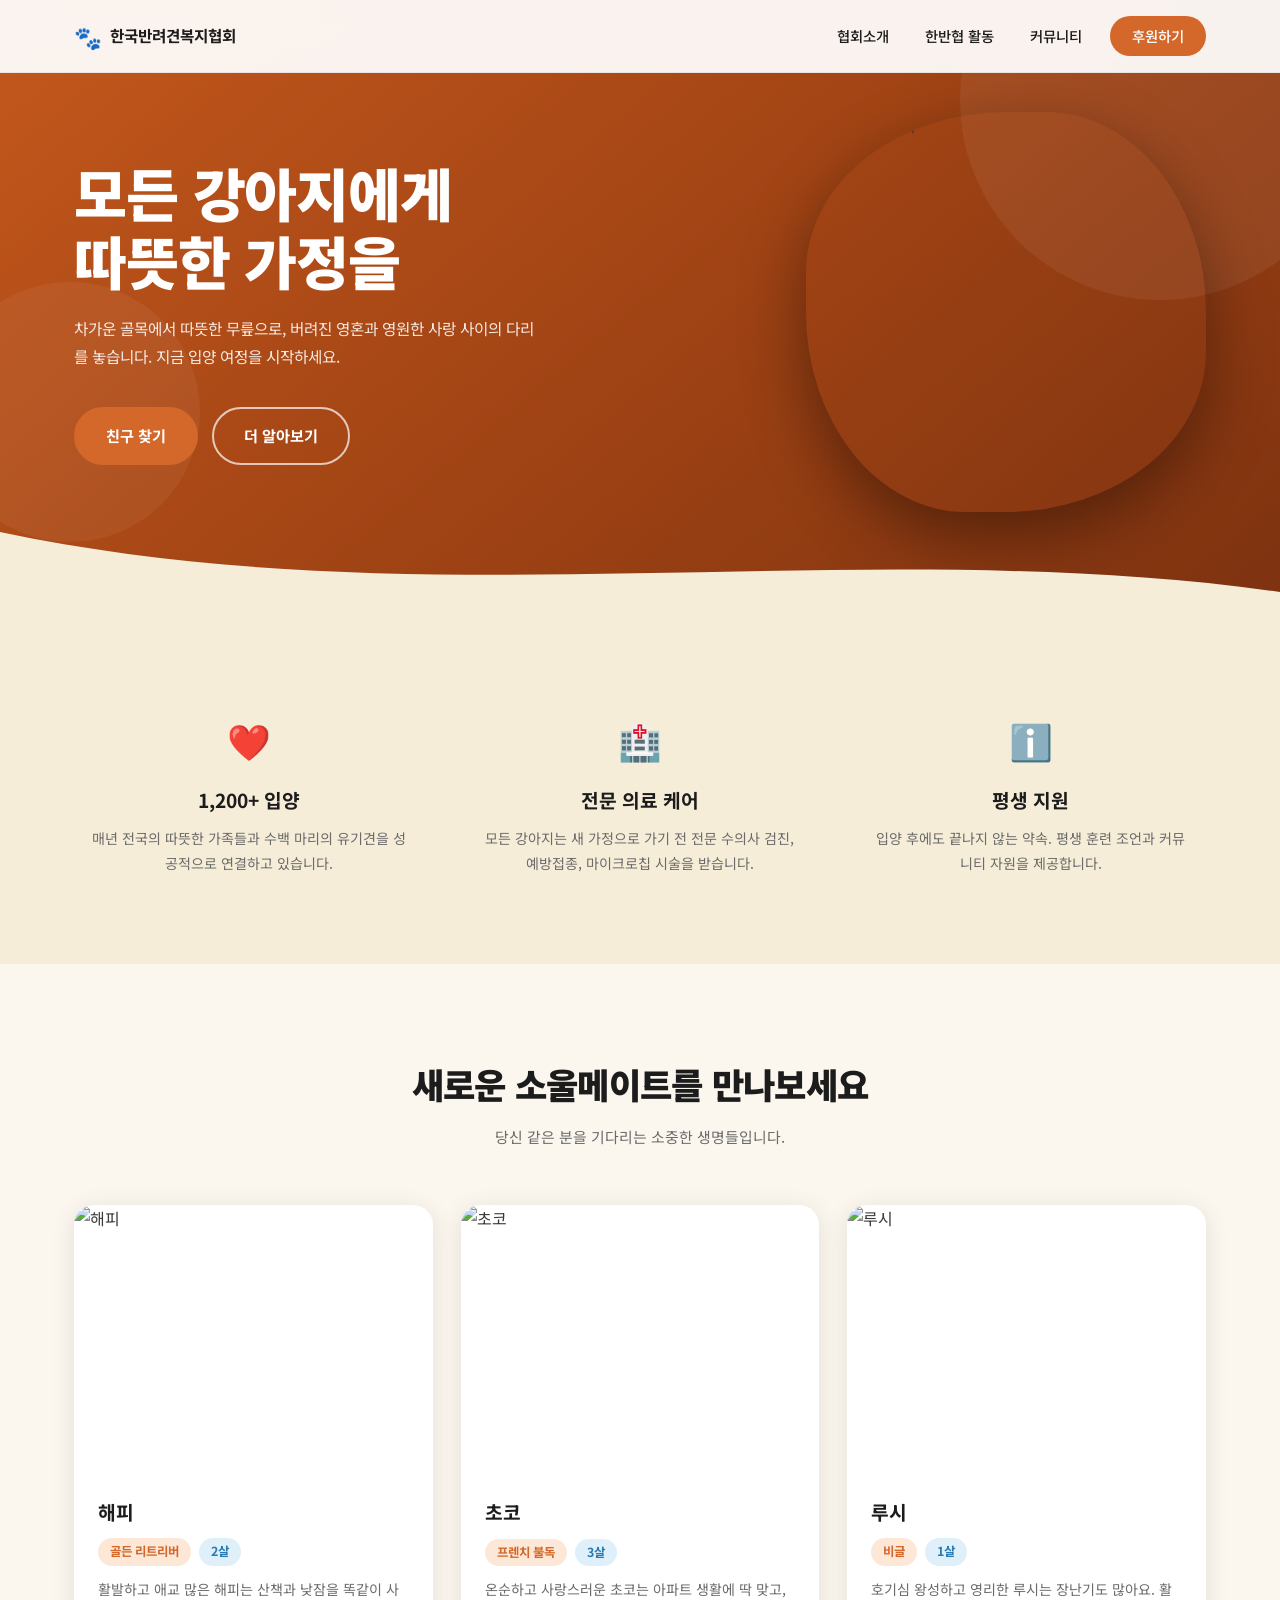
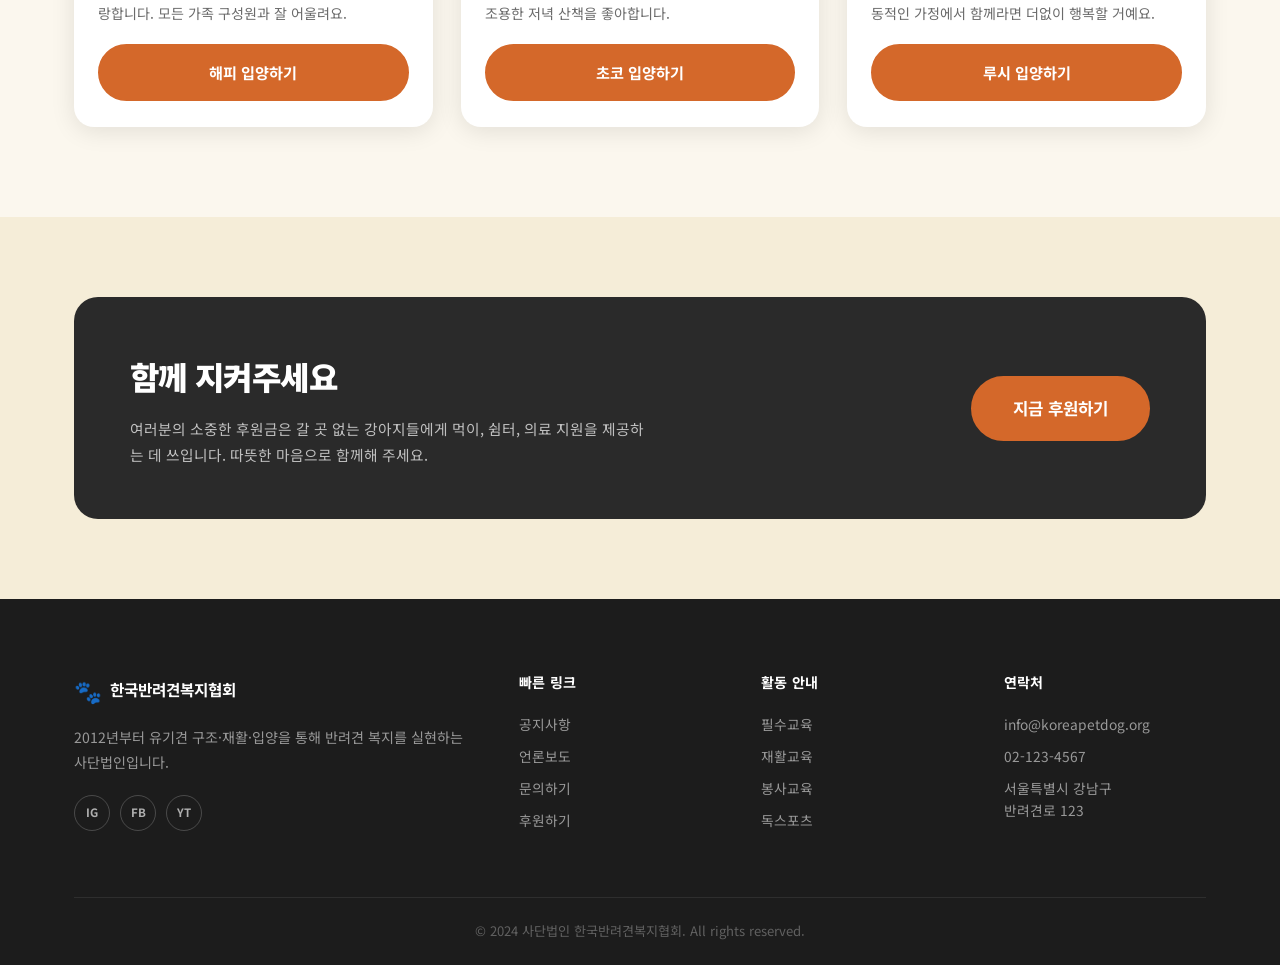
==== index.html @ 8876c023 "Build 한국반려견복지협회 homepage - Full Korean homepage with header, hero, stats, dog cards, donation CTA, f" ====
<!DOCTYPE html>
<html lang="ko">
<head>
  <meta charset="UTF-8" />
  <meta name="viewport" content="width=device-width, initial-scale=1.0" />
  <title>한국반려견복지협회</title>
  <link rel="preconnect" href="https://fonts.googleapis.com">
  <link rel="preconnect" href="https://fonts.gstatic.com" crossorigin>
  <link href="https://fonts.googleapis.com/css2?family=Noto+Sans+KR:wght@400;500;700;900&display=swap" rel="stylesheet">
  <link href="/style.css" rel="stylesheet">
</head>
<body>

  <!-- ===== HEADER ===== -->
  <header class="site-header" id="siteHeader">
    <div class="container nav-container">
      <a href="/" class="logo">
        <span class="logo-paw">🐾</span>
        <span class="logo-text">한국반려견복지협회</span>
      </a>

      <nav class="main-nav" id="mainNav">
        <ul class="nav-list">
          <li class="nav-item has-sub">
            <a href="/page/sub.php?su_id=sub0101">협회소개</a>
            <ul class="sub-menu">
              <li><a href="/page/sub.php?su_id=sub0101">협회소개</a></li>
              <li><a href="/page/board.php?su_id=sub0107">연혁</a></li>
              <li><a href="/page/sub.php?su_id=sub0102">조직도</a></li>
              <li><a href="/page/sub.php?su_id=sub0103">임원</a></li>
              <li><a href="/page/board.php?su_id=sub0106">각 지부</a></li>
              <li><a href="/page/sub.php?su_id=sub0104">오시는길</a></li>
            </ul>
          </li>
          <li class="nav-item has-sub">
            <a href="/page/sub.php?su_id=sub0201">한반협 활동</a>
            <ul class="sub-menu">
              <li><a href="/page/sub.php?su_id=sub0201">필수교육</a></li>
              <li><a href="/page/sub.php?su_id=sub0202">재활교육</a></li>
              <li><a href="/page/sub.php?su_id=sub0203">봉사교육</a></li>
              <li><a href="/page/sub.php?su_id=sub0204">산책교육</a></li>
              <li><a href="/page/sub.php?su_id=sub0205">예방교육</a></li>
              <li><a href="/page/sub.php?su_id=sub0206">독스포츠</a></li>
            </ul>
          </li>
          <li class="nav-item has-sub">
            <a href="/page/board.php?su_id=sub0401">커뮤니티</a>
            <ul class="sub-menu">
              <li><a href="/page/board.php?su_id=sub0401">공지사항</a></li>
              <li><a href="/page/board.php?su_id=sub0402">언론보도</a></li>
              <li><a href="/page/board.php?su_id=sub0404">사진게시판</a></li>
              <li><a href="/page/form.php?su_id=sub0405">문의하기</a></li>
            </ul>
          </li>
          <li class="nav-item">
            <a href="/page/sub.php?su_id=sub0301" class="nav-cta">후원하기</a>
          </li>
        </ul>
      </nav>

      <button class="hamburger" id="hamburger" aria-label="메뉴 열기">
        <span></span><span></span><span></span>
      </button>
    </div>
  </header>

  <!-- ===== HERO ===== -->
  <section class="hero">
    <div class="hero-inner container">
      <div class="hero-text">
        <h1>모든 강아지에게<br>따뜻한 가정을</h1>
        <p>차가운 골목에서 따뜻한 무릎으로, 버려진 영혼과 영원한 사랑 사이의 다리를 놓습니다. 지금 입양 여정을 시작하세요.</p>
        <div class="hero-btns">
          <a href="/page/board.php?su_id=sub0401" class="btn btn-orange">친구 찾기</a>
          <a href="/page/sub.php?su_id=sub0101" class="btn btn-ghost">더 알아보기</a>
        </div>
      </div>
      <div class="hero-img-wrap">
        <img
          src="https://images.unsplash.com/photo-1587300003388-59208cc962cb?w=680&q=80"
          alt="행복한 강아지"
          class="hero-img"
        >
      </div>
    </div>
    <div class="hero-wave">
      <svg viewBox="0 0 1440 90" preserveAspectRatio="none" xmlns="http://www.w3.org/2000/svg">
        <path d="M0,0 C480,90 960,0 1440,60 L1440,90 L0,90 Z" fill="#F5EDD8"/>
      </svg>
    </div>
  </section>

  <!-- ===== STATS ===== -->
  <section class="stats">
    <div class="container">
      <div class="stats-grid">
        <div class="stat-card">
          <div class="stat-icon">❤️</div>
          <h3>1,200+ 입양</h3>
          <p>매년 전국의 따뜻한 가족들과 수백 마리의 유기견을 성공적으로 연결하고 있습니다.</p>
        </div>
        <div class="stat-card">
          <div class="stat-icon">🏥</div>
          <h3>전문 의료 케어</h3>
          <p>모든 강아지는 새 가정으로 가기 전 전문 수의사 검진, 예방접종, 마이크로칩 시술을 받습니다.</p>
        </div>
        <div class="stat-card">
          <div class="stat-icon">ℹ️</div>
          <h3>평생 지원</h3>
          <p>입양 후에도 끝나지 않는 약속. 평생 훈련 조언과 커뮤니티 자원을 제공합니다.</p>
        </div>
      </div>
    </div>
  </section>

  <!-- ===== DOGS ===== -->
  <section class="dogs-section">
    <div class="container">
      <h2 class="section-title">새로운 소울메이트를 만나보세요</h2>
      <p class="section-sub">당신 같은 분을 기다리는 소중한 생명들입니다.</p>

      <div class="dogs-grid">

        <div class="dog-card">
          <div class="dog-photo-wrap">
            <img
              src="https://images.unsplash.com/photo-1552053831-71594a27632d?w=500&q=80"
              alt="해피"
            >
          </div>
          <div class="dog-body">
            <h4>해피</h4>
            <div class="badges">
              <span class="badge badge-breed">골든 리트리버</span>
              <span class="badge badge-age">2살</span>
            </div>
            <p>활발하고 애교 많은 해피는 산책과 낮잠을 똑같이 사랑합니다. 모든 가족 구성원과 잘 어울려요.</p>
            <a href="/page/board.php?su_id=sub0401" class="btn btn-orange btn-full">해피 입양하기</a>
          </div>
        </div>

        <div class="dog-card">
          <div class="dog-photo-wrap">
            <img
              src="https://images.unsplash.com/photo-1583512603805-3cc6b41f3edb?w=500&q=80"
              alt="초코"
            >
          </div>
          <div class="dog-body">
            <h4>초코</h4>
            <div class="badges">
              <span class="badge badge-breed">프렌치 불독</span>
              <span class="badge badge-age">3살</span>
            </div>
            <p>온순하고 사랑스러운 초코는 아파트 생활에 딱 맞고, 조용한 저녁 산책을 좋아합니다.</p>
            <a href="/page/board.php?su_id=sub0401" class="btn btn-orange btn-full">초코 입양하기</a>
          </div>
        </div>

        <div class="dog-card">
          <div class="dog-photo-wrap">
            <img
              src="https://images.unsplash.com/photo-1598133894008-61f7fdb8cc3a?w=500&q=80"
              alt="루시"
            >
          </div>
          <div class="dog-body">
            <h4>루시</h4>
            <div class="badges">
              <span class="badge badge-breed">비글</span>
              <span class="badge badge-age">1살</span>
            </div>
            <p>호기심 왕성하고 영리한 루시는 장난기도 많아요. 활동적인 가정에서 함께라면 더없이 행복할 거예요.</p>
            <a href="/page/board.php?su_id=sub0401" class="btn btn-orange btn-full">루시 입양하기</a>
          </div>
        </div>

      </div>
    </div>
  </section>

  <!-- ===== DONATION CTA ===== -->
  <section class="donation-cta">
    <div class="container">
      <div class="cta-box">
        <div class="cta-text">
          <h2>함께 지켜주세요</h2>
          <p>여러분의 소중한 후원금은 갈 곳 없는 강아지들에게 먹이, 쉼터, 의료 지원을 제공하는 데 쓰입니다. 따뜻한 마음으로 함께해 주세요.</p>
        </div>
        <a href="/page/sub.php?su_id=sub0301" class="btn btn-orange btn-lg">지금 후원하기</a>
      </div>
    </div>
  </section>

  <!-- ===== FOOTER ===== -->
  <footer class="site-footer">
    <div class="container">
      <div class="footer-grid">

        <div class="footer-brand">
          <div class="logo logo-light">
            <span class="logo-paw">🐾</span>
            <span class="logo-text">한국반려견복지협회</span>
          </div>
          <p>2012년부터 유기견 구조·재활·입양을 통해 반려견 복지를 실현하는 사단법인입니다.</p>
          <div class="social-row">
            <a href="#" class="social-btn" aria-label="인스타그램">IG</a>
            <a href="#" class="social-btn" aria-label="페이스북">FB</a>
            <a href="#" class="social-btn" aria-label="유튜브">YT</a>
          </div>
        </div>

        <div class="footer-col">
          <h5>빠른 링크</h5>
          <ul>
            <li><a href="/page/board.php?su_id=sub0401">공지사항</a></li>
            <li><a href="/page/board.php?su_id=sub0402">언론보도</a></li>
            <li><a href="/page/form.php?su_id=sub0405">문의하기</a></li>
            <li><a href="/page/sub.php?su_id=sub0301">후원하기</a></li>
          </ul>
        </div>

        <div class="footer-col">
          <h5>활동 안내</h5>
          <ul>
            <li><a href="/page/sub.php?su_id=sub0201">필수교육</a></li>
            <li><a href="/page/sub.php?su_id=sub0202">재활교육</a></li>
            <li><a href="/page/sub.php?su_id=sub0203">봉사교육</a></li>
            <li><a href="/page/sub.php?su_id=sub0206">독스포츠</a></li>
          </ul>
        </div>

        <div class="footer-col">
          <h5>연락처</h5>
          <ul>
            <li><a href="mailto:info@koreapetdog.org">info@koreapetdog.org</a></li>
            <li>02-123-4567</li>
            <li>서울특별시 강남구<br>반려견로 123</li>
          </ul>
        </div>

      </div>

      <div class="footer-bottom">
        <p>© 2024 사단법인 한국반려견복지협회. All rights reserved.</p>
      </div>
    </div>
  </footer>

  <script defer src="/main.js"></script>
</body>
</html>
---- style.css ----
/* ===== RESET & BASE ===== */
*, *::before, *::after { box-sizing: border-box; margin: 0; padding: 0; }

:root {
  --orange:    #D4682A;
  --orange-dk: #B85520;
  --cream:     #F5EDD8;
  --cream-lt:  #FBF7EE;
  --dark:      #1C1C1C;
  --dark-2:    #2A2A2A;
  --text:      #3A3A3A;
  --text-lt:   #6B6B6B;
  --white:     #FFFFFF;
  --radius:    14px;
  --shadow:    0 4px 24px rgba(0,0,0,.10);
  --font:      'Noto Sans KR', sans-serif;
}

html { scroll-behavior: smooth; }

body {
  font-family: var(--font);
  color: var(--text);
  background: var(--cream-lt);
  line-height: 1.7;
  -webkit-font-smoothing: antialiased;
}

img { display: block; max-width: 100%; }
a  { text-decoration: none; color: inherit; }
ul { list-style: none; }

.container {
  max-width: 1180px;
  margin: 0 auto;
  padding: 0 24px;
}

/* ===== BUTTONS ===== */
.btn {
  display: inline-flex;
  align-items: center;
  justify-content: center;
  padding: 14px 30px;
  border-radius: 50px;
  font-family: var(--font);
  font-size: .95rem;
  font-weight: 700;
  cursor: pointer;
  transition: background .22s, transform .15s, box-shadow .22s;
  border: 2px solid transparent;
  white-space: nowrap;
}
.btn:hover { transform: translateY(-2px); }

.btn-orange {
  background: var(--orange);
  color: var(--white);
  border-color: var(--orange);
}
.btn-orange:hover {
  background: var(--orange-dk);
  border-color: var(--orange-dk);
  box-shadow: 0 6px 20px rgba(212,104,42,.35);
}

.btn-ghost {
  background: transparent;
  color: var(--white);
  border-color: rgba(255,255,255,.7);
}
.btn-ghost:hover { background: rgba(255,255,255,.15); }

.btn-full { width: 100%; }
.btn-lg   { padding: 16px 40px; font-size: 1.05rem; }

/* ===== HEADER ===== */
.site-header {
  position: fixed;
  top: 0; left: 0; right: 0;
  z-index: 100;
  background: rgba(255,255,255,.93);
  backdrop-filter: blur(10px);
  -webkit-backdrop-filter: blur(10px);
  border-bottom: 1px solid rgba(0,0,0,.06);
  transition: box-shadow .25s;
}
.site-header.scrolled { box-shadow: 0 2px 16px rgba(0,0,0,.10); }

.nav-container {
  display: flex;
  align-items: center;
  justify-content: space-between;
  height: 72px;
}

/* Logo */
.logo {
  display: flex;
  align-items: center;
  gap: 8px;
  font-weight: 700;
  font-size: .98rem;
  color: var(--dark);
  white-space: nowrap;
}
.logo-paw { font-size: 1.4rem; }

/* Nav */
.main-nav { display: flex; }

.nav-list {
  display: flex;
  align-items: center;
  gap: 4px;
}

.nav-item { position: relative; }

.nav-item > a {
  display: block;
  padding: 8px 16px;
  font-size: .9rem;
  font-weight: 500;
  color: var(--dark);
  border-radius: 8px;
  transition: background .2s, color .2s;
}
.nav-item > a:hover { background: var(--cream); color: var(--orange); }

/* Donate button in nav */
.nav-cta {
  background: var(--orange) !important;
  color: var(--white) !important;
  border-radius: 50px !important;
  padding: 8px 22px !important;
  margin-left: 8px;
}
.nav-cta:hover { background: var(--orange-dk) !important; }

/* Dropdown */
.sub-menu {
  display: none;
  position: absolute;
  top: calc(100% + 8px);
  left: 0;
  min-width: 160px;
  background: var(--white);
  border-radius: var(--radius);
  box-shadow: var(--shadow);
  padding: 8px 0;
  z-index: 200;
  border: 1px solid rgba(0,0,0,.06);
}
.sub-menu li a {
  display: block;
  padding: 9px 20px;
  font-size: .88rem;
  font-weight: 400;
  color: var(--text);
  transition: background .15s, color .15s;
}
.sub-menu li a:hover { background: var(--cream); color: var(--orange); }
.has-sub:hover .sub-menu { display: block; }

/* Hamburger */
.hamburger {
  display: none;
  flex-direction: column;
  gap: 5px;
  background: none;
  border: none;
  cursor: pointer;
  padding: 4px;
}
.hamburger span {
  display: block;
  width: 24px;
  height: 2px;
  background: var(--dark);
  border-radius: 2px;
  transition: .3s;
}
.hamburger.active span:nth-child(1) { transform: translateY(7px) rotate(45deg); }
.hamburger.active span:nth-child(2) { opacity: 0; }
.hamburger.active span:nth-child(3) { transform: translateY(-7px) rotate(-45deg); }

/* ===== HERO ===== */
.hero {
  position: relative;
  background: linear-gradient(140deg, #C4581C 0%, #9E4214 55%, #7D3210 100%);
  min-height: 620px;
  padding-top: 112px;
  overflow: hidden;
}

.hero::before {
  content: '';
  position: absolute;
  top: -100px; right: -80px;
  width: 400px; height: 400px;
  border-radius: 50%;
  background: rgba(255,255,255,.06);
  pointer-events: none;
}
.hero::after {
  content: '';
  position: absolute;
  bottom: 80px; left: -60px;
  width: 260px; height: 260px;
  border-radius: 50%;
  background: rgba(255,255,255,.05);
  pointer-events: none;
}

.hero-inner {
  display: flex;
  align-items: center;
  gap: 48px;
  padding-bottom: 110px;
}

.hero-text {
  flex: 1 1 480px;
  color: var(--white);
  position: relative;
  z-index: 2;
}
.hero-text h1 {
  font-size: clamp(2.2rem, 5vw, 3.6rem);
  font-weight: 900;
  line-height: 1.18;
  margin-bottom: 20px;
  letter-spacing: -.02em;
}
.hero-text p {
  font-size: .98rem;
  line-height: 1.8;
  opacity: .88;
  max-width: 460px;
  margin-bottom: 36px;
}
.hero-btns { display: flex; gap: 14px; flex-wrap: wrap; }

.hero-img-wrap {
  flex: 0 0 400px;
  position: relative;
  z-index: 2;
}
.hero-img {
  width: 100%;
  border-radius: 50% 40% 50% 40% / 40% 50% 40% 50%;
  object-fit: cover;
  aspect-ratio: 1 / 1;
  max-height: 420px;
  box-shadow: 0 24px 64px rgba(0,0,0,.40);
}

.hero-wave {
  position: absolute;
  bottom: 0; left: 0; right: 0;
  line-height: 0;
  z-index: 3;
}
.hero-wave svg { width: 100%; height: 90px; display: block; }

/* ===== STATS ===== */
.stats {
  background: var(--cream);
  padding: 80px 0;
}

.stats-grid {
  display: grid;
  grid-template-columns: repeat(3, 1fr);
  gap: 40px;
  text-align: center;
}

.stat-card { padding: 8px 16px; }
.stat-icon  { font-size: 2.2rem; margin-bottom: 14px; }
.stat-card h3 {
  font-size: 1.2rem;
  font-weight: 700;
  color: var(--dark);
  margin-bottom: 10px;
}
.stat-card p {
  font-size: .88rem;
  color: var(--text-lt);
  line-height: 1.75;
}

/* ===== DOGS SECTION ===== */
.dogs-section {
  background: var(--cream-lt);
  padding: 90px 0;
}

.section-title {
  text-align: center;
  font-size: clamp(1.6rem, 3.5vw, 2.2rem);
  font-weight: 900;
  color: var(--dark);
  letter-spacing: -.02em;
  margin-bottom: 10px;
}
.section-sub {
  text-align: center;
  color: var(--text-lt);
  font-size: .93rem;
  margin-bottom: 56px;
}

.dogs-grid {
  display: grid;
  grid-template-columns: repeat(3, 1fr);
  gap: 28px;
}

.dog-card {
  background: var(--white);
  border-radius: 20px;
  overflow: hidden;
  box-shadow: var(--shadow);
  transition: transform .25s, box-shadow .25s;
}
.dog-card:hover {
  transform: translateY(-6px);
  box-shadow: 0 12px 40px rgba(0,0,0,.14);
}

.dog-photo-wrap {
  aspect-ratio: 4 / 3;
  overflow: hidden;
}
.dog-photo-wrap img {
  width: 100%;
  height: 100%;
  object-fit: cover;
  transition: transform .4s;
}
.dog-card:hover .dog-photo-wrap img { transform: scale(1.04); }

.dog-body { padding: 22px 24px 26px; }
.dog-body h4 {
  font-size: 1.2rem;
  font-weight: 700;
  color: var(--dark);
  margin-bottom: 10px;
}

.badges { display: flex; gap: 8px; flex-wrap: wrap; margin-bottom: 12px; }
.badge {
  display: inline-block;
  padding: 3px 12px;
  border-radius: 50px;
  font-size: .78rem;
  font-weight: 700;
}
.badge-breed { background: #FDE8D8; color: var(--orange); }
.badge-age   { background: #DFF0FB; color: #2A7BB0; }

.dog-body p {
  font-size: .88rem;
  color: var(--text-lt);
  line-height: 1.7;
  margin-bottom: 18px;
}

/* ===== DONATION CTA ===== */
.donation-cta {
  background: var(--cream);
  padding: 80px 0;
}

.cta-box {
  background: var(--dark-2);
  border-radius: 24px;
  padding: 52px 56px;
  display: flex;
  align-items: center;
  justify-content: space-between;
  gap: 40px;
}

.cta-text h2 {
  font-size: clamp(1.5rem, 3vw, 2rem);
  font-weight: 900;
  color: var(--white);
  margin-bottom: 12px;
  letter-spacing: -.02em;
}
.cta-text p {
  font-size: .92rem;
  color: rgba(255,255,255,.7);
  line-height: 1.75;
  max-width: 520px;
}

/* ===== FOOTER ===== */
.site-footer {
  background: var(--dark);
  color: rgba(255,255,255,.75);
  padding: 72px 0 0;
}

.footer-grid {
  display: grid;
  grid-template-columns: 2fr 1fr 1fr 1fr;
  gap: 40px;
  padding-bottom: 56px;
}

.footer-brand .logo { margin-bottom: 16px; }
.footer-brand .logo-text { color: var(--white); }
.footer-brand p {
  font-size: .88rem;
  line-height: 1.75;
  color: rgba(255,255,255,.55);
  margin-bottom: 20px;
}

.social-row { display: flex; gap: 10px; }
.social-btn {
  display: inline-flex;
  align-items: center;
  justify-content: center;
  width: 36px; height: 36px;
  border-radius: 50%;
  border: 1px solid rgba(255,255,255,.2);
  font-size: .72rem;
  font-weight: 700;
  color: rgba(255,255,255,.65);
  transition: background .2s, border-color .2s, color .2s;
}
.social-btn:hover { background: var(--orange); border-color: var(--orange); color: #fff; }

.footer-col h5 {
  font-size: .88rem;
  font-weight: 700;
  color: var(--white);
  margin-bottom: 18px;
  letter-spacing: .02em;
}
.footer-col ul li {
  margin-bottom: 10px;
  font-size: .86rem;
  line-height: 1.6;
  color: rgba(255,255,255,.55);
}
.footer-col ul li a {
  color: rgba(255,255,255,.55);
  transition: color .2s;
}
.footer-col ul li a:hover { color: var(--orange); }

.footer-bottom {
  border-top: 1px solid rgba(255,255,255,.08);
  padding: 22px 0;
  text-align: center;
  font-size: .82rem;
  color: rgba(255,255,255,.3);
}

/* ===== RESPONSIVE ===== */
@media (max-width: 960px) {
  /* Mobile nav */
  .hamburger { display: flex; }

  .main-nav {
    display: none;
    position: fixed;
    top: 72px; left: 0; right: 0; bottom: 0;
    background: var(--white);
    overflow-y: auto;
    flex-direction: column;
    padding: 16px 24px 32px;
    z-index: 99;
  }
  .main-nav.open { display: flex; }

  .nav-list {
    flex-direction: column;
    align-items: flex-start;
    gap: 0;
    width: 100%;
  }
  .nav-item { width: 100%; }
  .nav-item > a {
    padding: 14px 8px;
    border-bottom: 1px solid var(--cream);
    border-radius: 0;
    font-size: 1rem;
  }
  .sub-menu {
    position: static;
    display: block;
    box-shadow: none;
    border: none;
    background: var(--cream);
    border-radius: 8px;
    margin: 4px 0 8px 16px;
    padding: 4px 0;
  }
  .sub-menu li a { padding: 10px 16px; font-size: .9rem; }
  .nav-cta {
    margin-top: 12px;
    text-align: center;
    width: 100%;
    border-radius: 50px !important;
    padding: 14px 22px !important;
  }

  /* Hero */
  .hero-inner {
    flex-direction: column-reverse;
    text-align: center;
    gap: 28px;
    padding-bottom: 110px;
  }
  .hero-text p { margin: 0 auto 32px; }
  .hero-btns   { justify-content: center; }
  .hero-img-wrap { flex: 0 0 auto; width: min(300px, 75vw); }

  /* Stats */
  .stats-grid { grid-template-columns: 1fr; gap: 32px; }

  /* Dogs */
  .dogs-grid { grid-template-columns: 1fr; max-width: 400px; margin: 0 auto; }

  /* CTA */
  .cta-box {
    flex-direction: column;
    text-align: center;
    padding: 40px 28px;
  }

  /* Footer */
  .footer-grid {
    grid-template-columns: 1fr 1fr;
    gap: 32px;
  }
  .footer-brand { grid-column: 1 / -1; }
}

@media (max-width: 560px) {
  .hero { padding-top: 96px; }
  .stats  { padding: 56px 0; }
  .dogs-section { padding: 64px 0; }
  .donation-cta { padding: 56px 0; }
  .site-footer  { padding: 56px 0 0; }
  .footer-grid  { grid-template-columns: 1fr; }
  .cta-box      { padding: 32px 20px; }
}
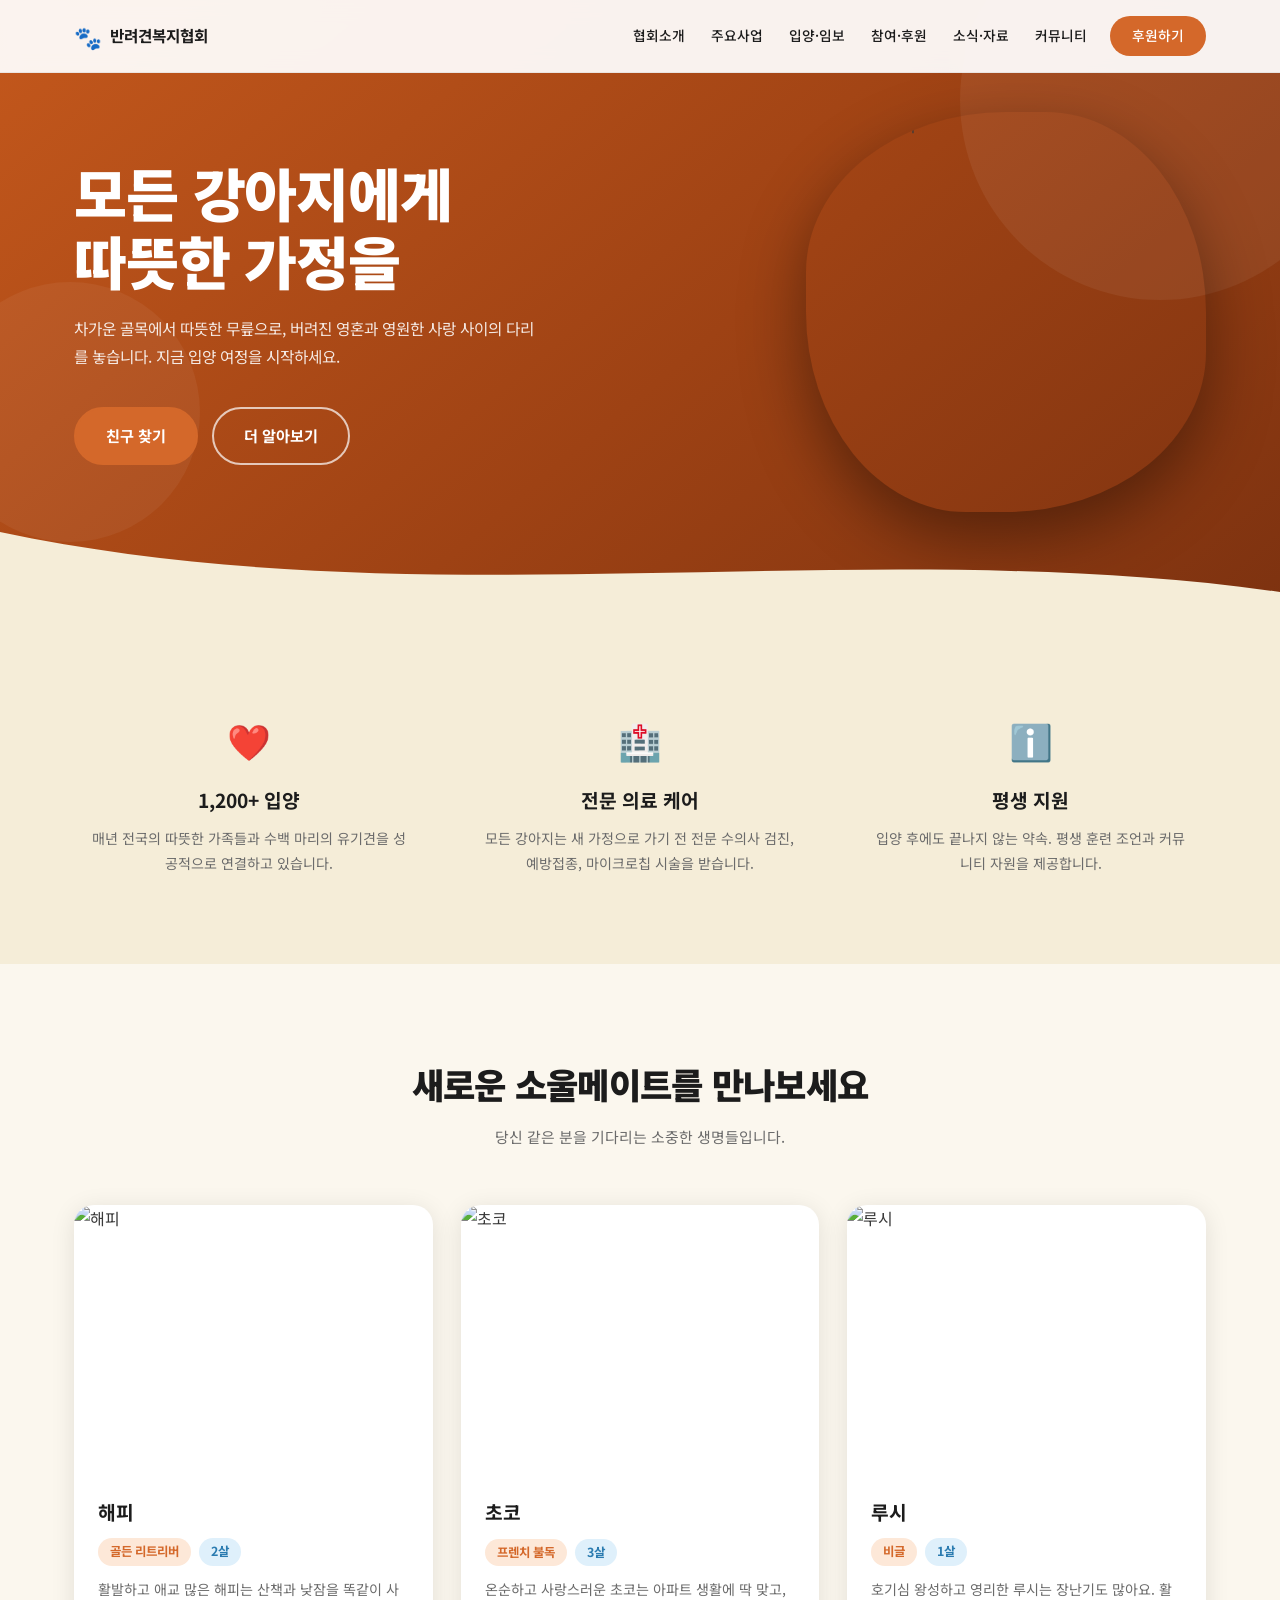
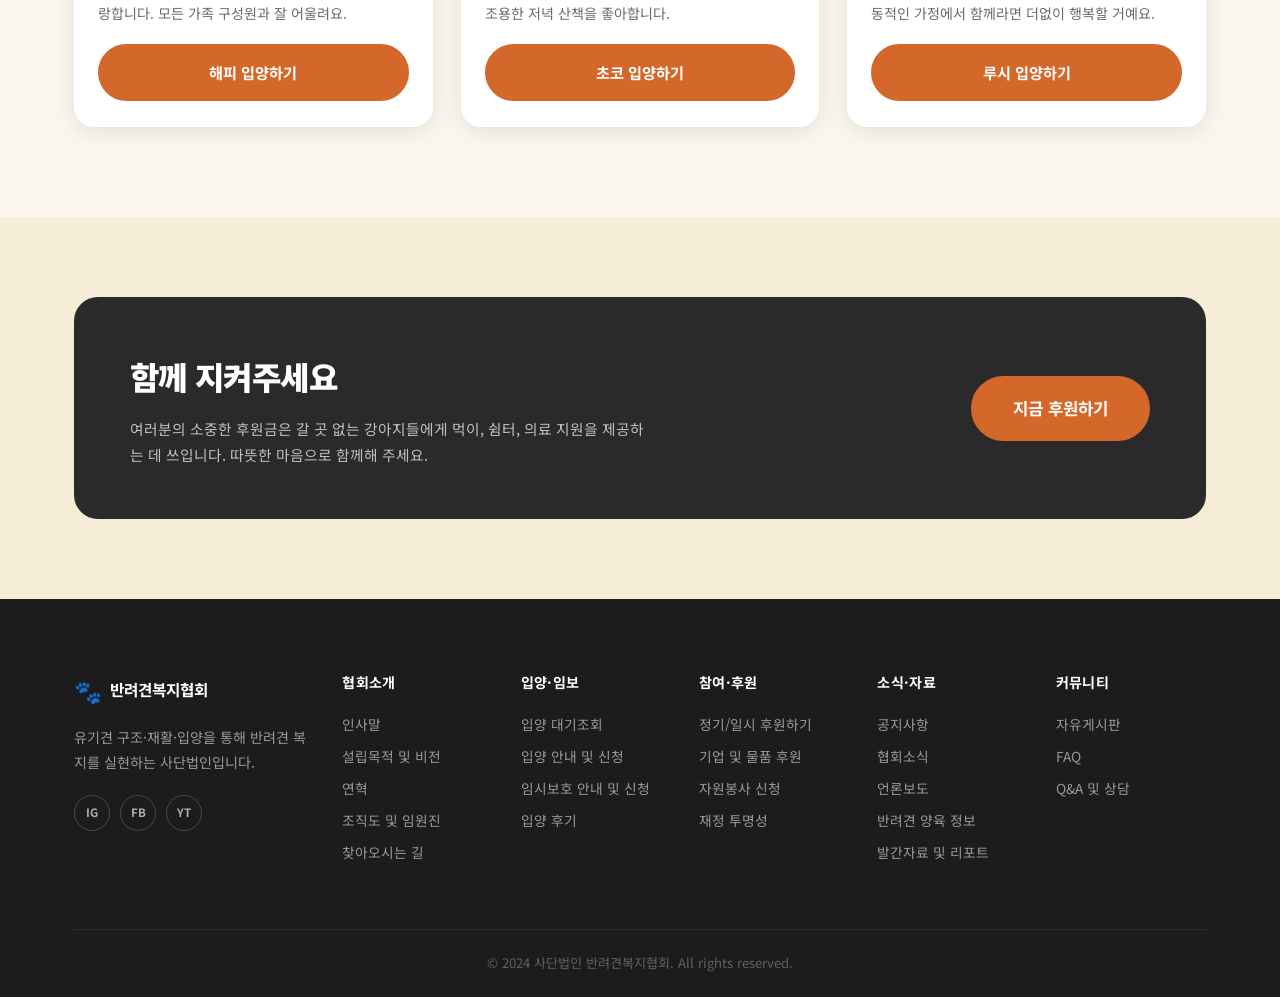
==== commit 5e23a81e: "Update navigation and footer to new sitemap - 6-menu structure: 협회소개, 주요사업, 입양·임보, 참여·후원, 소식·자료, 커뮤니" ====
--- a/index.html
+++ b/index.html
@@ -3,7 +3,7 @@
 <head>
   <meta charset="UTF-8" />
   <meta name="viewport" content="width=device-width, initial-scale=1.0" />
-  <title>한국반려견복지협회</title>
+  <title>사단법인 반려견복지협회</title>
   <link rel="preconnect" href="https://fonts.googleapis.com">
   <link rel="preconnect" href="https://fonts.gstatic.com" crossorigin>
   <link href="https://fonts.googleapis.com/css2?family=Noto+Sans+KR:wght@400;500;700;900&display=swap" rel="stylesheet">
@@ -16,44 +16,68 @@
     <div class="container nav-container">
       <a href="/" class="logo">
         <span class="logo-paw">🐾</span>
-        <span class="logo-text">한국반려견복지협회</span>
+        <span class="logo-text">반려견복지협회</span>
       </a>
 
       <nav class="main-nav" id="mainNav">
         <ul class="nav-list">
           <li class="nav-item has-sub">
-            <a href="/page/sub.php?su_id=sub0101">협회소개</a>
-            <ul class="sub-menu">
-              <li><a href="/page/sub.php?su_id=sub0101">협회소개</a></li>
-              <li><a href="/page/board.php?su_id=sub0107">연혁</a></li>
-              <li><a href="/page/sub.php?su_id=sub0102">조직도</a></li>
-              <li><a href="/page/sub.php?su_id=sub0103">임원</a></li>
-              <li><a href="/page/board.php?su_id=sub0106">각 지부</a></li>
-              <li><a href="/page/sub.php?su_id=sub0104">오시는길</a></li>
-            </ul>
-          </li>
-          <li class="nav-item has-sub">
-            <a href="/page/sub.php?su_id=sub0201">한반협 활동</a>
-            <ul class="sub-menu">
-              <li><a href="/page/sub.php?su_id=sub0201">필수교육</a></li>
-              <li><a href="/page/sub.php?su_id=sub0202">재활교육</a></li>
-              <li><a href="/page/sub.php?su_id=sub0203">봉사교육</a></li>
-              <li><a href="/page/sub.php?su_id=sub0204">산책교육</a></li>
-              <li><a href="/page/sub.php?su_id=sub0205">예방교육</a></li>
-              <li><a href="/page/sub.php?su_id=sub0206">독스포츠</a></li>
-            </ul>
-          </li>
-          <li class="nav-item has-sub">
-            <a href="/page/board.php?su_id=sub0401">커뮤니티</a>
-            <ul class="sub-menu">
-              <li><a href="/page/board.php?su_id=sub0401">공지사항</a></li>
-              <li><a href="/page/board.php?su_id=sub0402">언론보도</a></li>
-              <li><a href="/page/board.php?su_id=sub0404">사진게시판</a></li>
-              <li><a href="/page/form.php?su_id=sub0405">문의하기</a></li>
+            <a href="/about">협회소개</a>
+            <ul class="sub-menu">
+              <li><a href="/about/greeting">인사말</a></li>
+              <li><a href="/about/vision">설립목적 및 비전</a></li>
+              <li><a href="/about/history">연혁</a></li>
+              <li><a href="/about/organization">조직도 및 임원진</a></li>
+              <li><a href="/about/location">찾아오시는 길</a></li>
+            </ul>
+          </li>
+          <li class="nav-item has-sub">
+            <a href="/business">주요사업</a>
+            <ul class="sub-menu">
+              <li><a href="/business/rescue">위기동물 구조 및 치료</a></li>
+              <li><a href="/business/adoption">유기견 입양지원</a></li>
+              <li><a href="/business/campaign">올바른 반려문화 캠페인</a></li>
+              <li><a href="/business/policy">반려견 복지정책 연구</a></li>
+            </ul>
+          </li>
+          <li class="nav-item has-sub">
+            <a href="/adopt">입양·임보</a>
+            <ul class="sub-menu">
+              <li><a href="/adopt/list">입양 대기조회</a></li>
+              <li><a href="/adopt/guide">입양 안내 및 신청</a></li>
+              <li><a href="/adopt/foster">임시보호 안내 및 신청</a></li>
+              <li><a href="/adopt/reviews">입양 후기</a></li>
+            </ul>
+          </li>
+          <li class="nav-item has-sub">
+            <a href="/support">참여·후원</a>
+            <ul class="sub-menu">
+              <li><a href="/support/donate">정기/일시 후원하기</a></li>
+              <li><a href="/support/corporate">기업 및 물품 후원</a></li>
+              <li><a href="/support/volunteer">자원봉사 신청</a></li>
+              <li><a href="/support/transparency">재정 투명성(사용내역)</a></li>
+            </ul>
+          </li>
+          <li class="nav-item has-sub">
+            <a href="/news">소식·자료</a>
+            <ul class="sub-menu">
+              <li><a href="/news/notice">공지사항</a></li>
+              <li><a href="/news/association">협회소식</a></li>
+              <li><a href="/news/press">언론보도</a></li>
+              <li><a href="/news/information">반려견 양육 정보</a></li>
+              <li><a href="/news/reports">발간자료 및 리포트</a></li>
+            </ul>
+          </li>
+          <li class="nav-item has-sub">
+            <a href="/community">커뮤니티</a>
+            <ul class="sub-menu">
+              <li><a href="/community/freeboard">자유게시판</a></li>
+              <li><a href="/community/faq">FAQ (자주 묻는 질문)</a></li>
+              <li><a href="/community/qna">Q&amp;A 및 상담</a></li>
             </ul>
           </li>
           <li class="nav-item">
-            <a href="/page/sub.php?su_id=sub0301" class="nav-cta">후원하기</a>
+            <a href="/support/donate" class="nav-cta">후원하기</a>
           </li>
         </ul>
       </nav>
@@ -71,8 +95,8 @@
         <h1>모든 강아지에게<br>따뜻한 가정을</h1>
         <p>차가운 골목에서 따뜻한 무릎으로, 버려진 영혼과 영원한 사랑 사이의 다리를 놓습니다. 지금 입양 여정을 시작하세요.</p>
         <div class="hero-btns">
-          <a href="/page/board.php?su_id=sub0401" class="btn btn-orange">친구 찾기</a>
-          <a href="/page/sub.php?su_id=sub0101" class="btn btn-ghost">더 알아보기</a>
+          <a href="/adopt/list" class="btn btn-orange">친구 찾기</a>
+          <a href="/about" class="btn btn-ghost">더 알아보기</a>
         </div>
       </div>
       <div class="hero-img-wrap">
@@ -135,7 +159,7 @@
               <span class="badge badge-age">2살</span>
             </div>
             <p>활발하고 애교 많은 해피는 산책과 낮잠을 똑같이 사랑합니다. 모든 가족 구성원과 잘 어울려요.</p>
-            <a href="/page/board.php?su_id=sub0401" class="btn btn-orange btn-full">해피 입양하기</a>
+            <a href="/adopt/guide" class="btn btn-orange btn-full">해피 입양하기</a>
           </div>
         </div>
 
@@ -153,7 +177,7 @@
               <span class="badge badge-age">3살</span>
             </div>
             <p>온순하고 사랑스러운 초코는 아파트 생활에 딱 맞고, 조용한 저녁 산책을 좋아합니다.</p>
-            <a href="/page/board.php?su_id=sub0401" class="btn btn-orange btn-full">초코 입양하기</a>
+            <a href="/adopt/guide" class="btn btn-orange btn-full">초코 입양하기</a>
           </div>
         </div>
 
@@ -171,7 +195,7 @@
               <span class="badge badge-age">1살</span>
             </div>
             <p>호기심 왕성하고 영리한 루시는 장난기도 많아요. 활동적인 가정에서 함께라면 더없이 행복할 거예요.</p>
-            <a href="/page/board.php?su_id=sub0401" class="btn btn-orange btn-full">루시 입양하기</a>
+            <a href="/adopt/guide" class="btn btn-orange btn-full">루시 입양하기</a>
           </div>
         </div>
 
@@ -187,7 +211,7 @@
           <h2>함께 지켜주세요</h2>
           <p>여러분의 소중한 후원금은 갈 곳 없는 강아지들에게 먹이, 쉼터, 의료 지원을 제공하는 데 쓰입니다. 따뜻한 마음으로 함께해 주세요.</p>
         </div>
-        <a href="/page/sub.php?su_id=sub0301" class="btn btn-orange btn-lg">지금 후원하기</a>
+        <a href="/support/donate" class="btn btn-orange btn-lg">지금 후원하기</a>
       </div>
     </div>
   </section>
@@ -200,9 +224,9 @@
         <div class="footer-brand">
           <div class="logo logo-light">
             <span class="logo-paw">🐾</span>
-            <span class="logo-text">한국반려견복지협회</span>
-          </div>
-          <p>2012년부터 유기견 구조·재활·입양을 통해 반려견 복지를 실현하는 사단법인입니다.</p>
+            <span class="logo-text">반려견복지협회</span>
+          </div>
+          <p>유기견 구조·재활·입양을 통해 반려견 복지를 실현하는 사단법인입니다.</p>
           <div class="social-row">
             <a href="#" class="social-btn" aria-label="인스타그램">IG</a>
             <a href="#" class="social-btn" aria-label="페이스북">FB</a>
@@ -211,38 +235,60 @@
         </div>
 
         <div class="footer-col">
-          <h5>빠른 링크</h5>
-          <ul>
-            <li><a href="/page/board.php?su_id=sub0401">공지사항</a></li>
-            <li><a href="/page/board.php?su_id=sub0402">언론보도</a></li>
-            <li><a href="/page/form.php?su_id=sub0405">문의하기</a></li>
-            <li><a href="/page/sub.php?su_id=sub0301">후원하기</a></li>
-          </ul>
-        </div>
-
-        <div class="footer-col">
-          <h5>활동 안내</h5>
-          <ul>
-            <li><a href="/page/sub.php?su_id=sub0201">필수교육</a></li>
-            <li><a href="/page/sub.php?su_id=sub0202">재활교육</a></li>
-            <li><a href="/page/sub.php?su_id=sub0203">봉사교육</a></li>
-            <li><a href="/page/sub.php?su_id=sub0206">독스포츠</a></li>
-          </ul>
-        </div>
-
-        <div class="footer-col">
-          <h5>연락처</h5>
-          <ul>
-            <li><a href="mailto:info@koreapetdog.org">info@koreapetdog.org</a></li>
-            <li>02-123-4567</li>
-            <li>서울특별시 강남구<br>반려견로 123</li>
+          <h5>협회소개</h5>
+          <ul>
+            <li><a href="/about/greeting">인사말</a></li>
+            <li><a href="/about/vision">설립목적 및 비전</a></li>
+            <li><a href="/about/history">연혁</a></li>
+            <li><a href="/about/organization">조직도 및 임원진</a></li>
+            <li><a href="/about/location">찾아오시는 길</a></li>
+          </ul>
+        </div>
+
+        <div class="footer-col">
+          <h5>입양·임보</h5>
+          <ul>
+            <li><a href="/adopt/list">입양 대기조회</a></li>
+            <li><a href="/adopt/guide">입양 안내 및 신청</a></li>
+            <li><a href="/adopt/foster">임시보호 안내 및 신청</a></li>
+            <li><a href="/adopt/reviews">입양 후기</a></li>
+          </ul>
+        </div>
+
+        <div class="footer-col">
+          <h5>참여·후원</h5>
+          <ul>
+            <li><a href="/support/donate">정기/일시 후원하기</a></li>
+            <li><a href="/support/corporate">기업 및 물품 후원</a></li>
+            <li><a href="/support/volunteer">자원봉사 신청</a></li>
+            <li><a href="/support/transparency">재정 투명성</a></li>
+          </ul>
+        </div>
+
+        <div class="footer-col">
+          <h5>소식·자료</h5>
+          <ul>
+            <li><a href="/news/notice">공지사항</a></li>
+            <li><a href="/news/association">협회소식</a></li>
+            <li><a href="/news/press">언론보도</a></li>
+            <li><a href="/news/information">반려견 양육 정보</a></li>
+            <li><a href="/news/reports">발간자료 및 리포트</a></li>
+          </ul>
+        </div>
+
+        <div class="footer-col">
+          <h5>커뮤니티</h5>
+          <ul>
+            <li><a href="/community/freeboard">자유게시판</a></li>
+            <li><a href="/community/faq">FAQ</a></li>
+            <li><a href="/community/qna">Q&amp;A 및 상담</a></li>
           </ul>
         </div>
 
       </div>
 
       <div class="footer-bottom">
-        <p>© 2024 사단법인 한국반려견복지협회. All rights reserved.</p>
+        <p>© 2024 사단법인 반려견복지협회. All rights reserved.</p>
       </div>
     </div>
   </footer>
--- a/style.css
+++ b/style.css
@@ -119,8 +119,8 @@
 
 .nav-item > a {
   display: block;
-  padding: 8px 16px;
-  font-size: .9rem;
+  padding: 8px 11px;
+  font-size: .86rem;
   font-weight: 500;
   color: var(--dark);
   border-radius: 8px;
@@ -407,8 +407,8 @@
 
 .footer-grid {
   display: grid;
-  grid-template-columns: 2fr 1fr 1fr 1fr;
-  gap: 40px;
+  grid-template-columns: 1.6fr 1fr 1fr 1fr 1fr 1fr;
+  gap: 28px;
   padding-bottom: 56px;
 }
 
@@ -538,8 +538,8 @@
 
   /* Footer */
   .footer-grid {
-    grid-template-columns: 1fr 1fr;
-    gap: 32px;
+    grid-template-columns: 1fr 1fr 1fr;
+    gap: 28px;
   }
   .footer-brand { grid-column: 1 / -1; }
 }
@@ -550,6 +550,6 @@
   .dogs-section { padding: 64px 0; }
   .donation-cta { padding: 56px 0; }
   .site-footer  { padding: 56px 0 0; }
-  .footer-grid  { grid-template-columns: 1fr; }
+  .footer-grid  { grid-template-columns: 1fr 1fr; }
   .cta-box      { padding: 32px 20px; }
 }
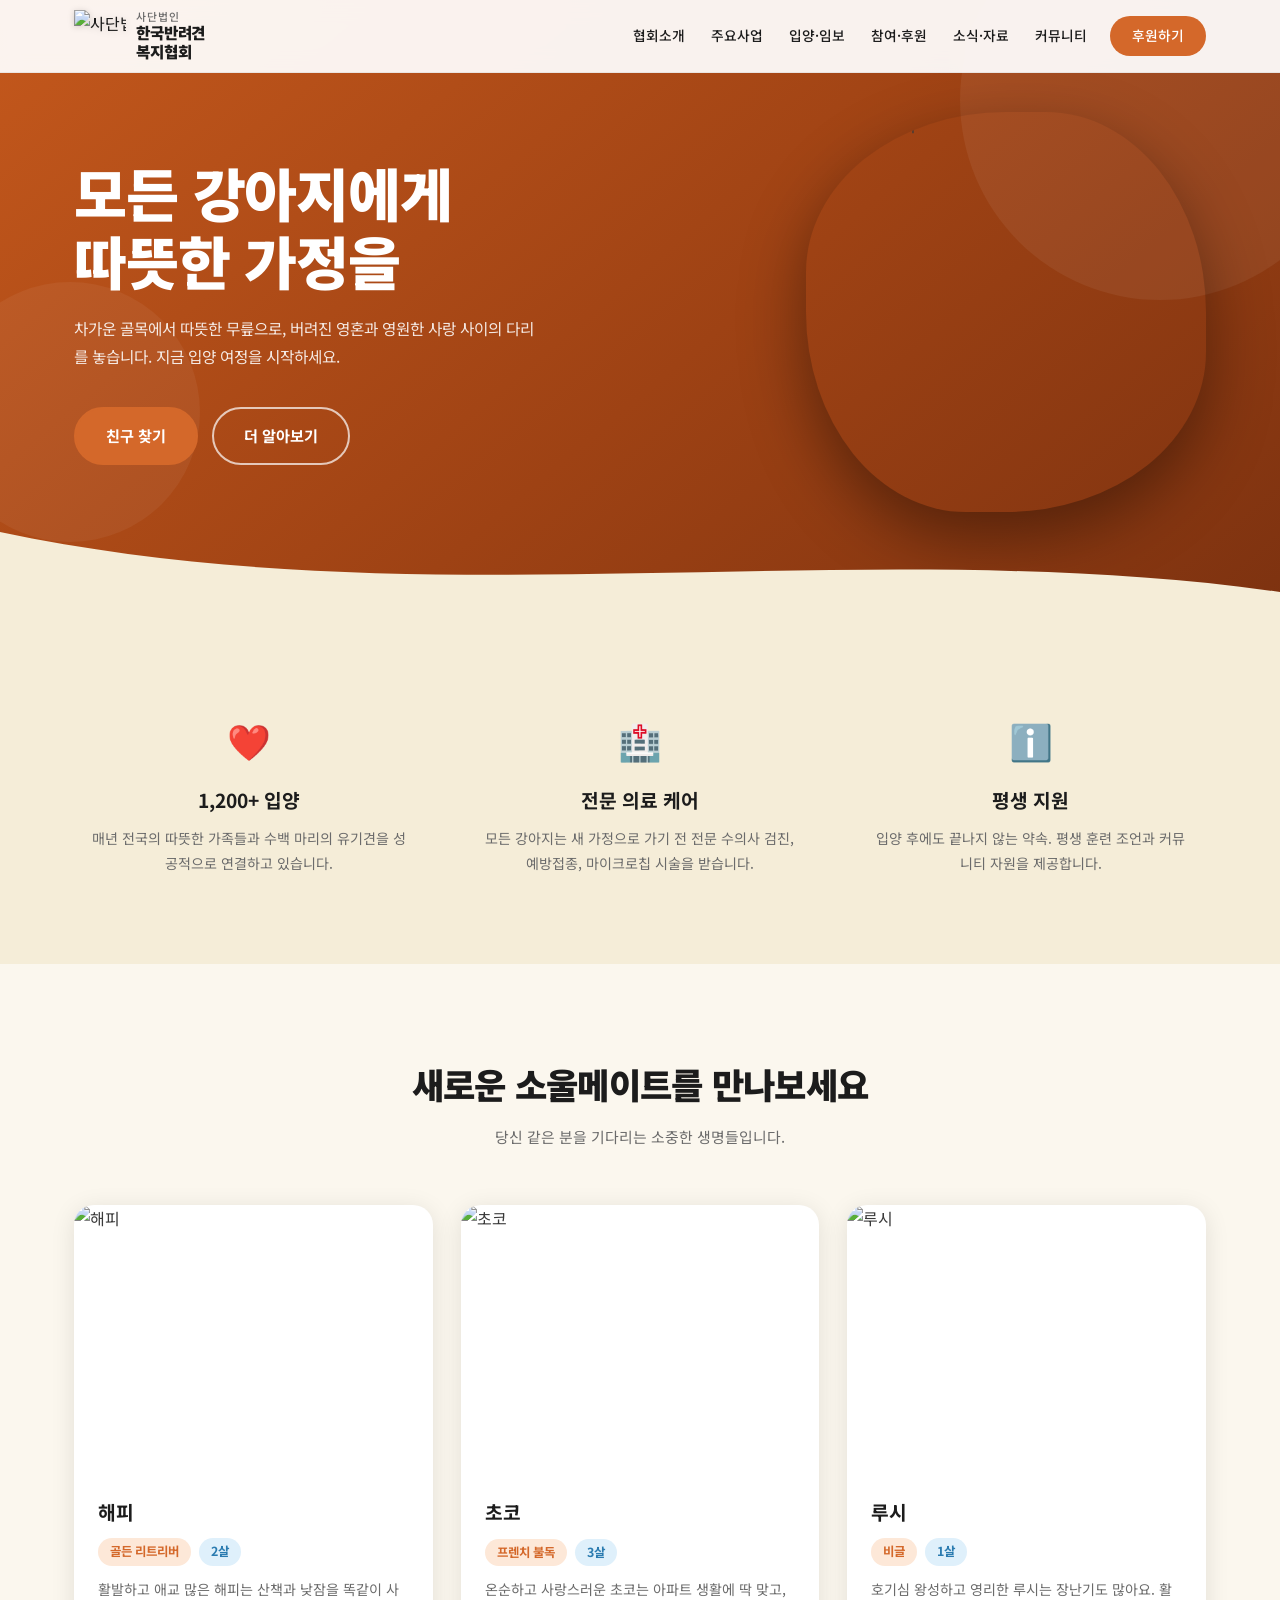
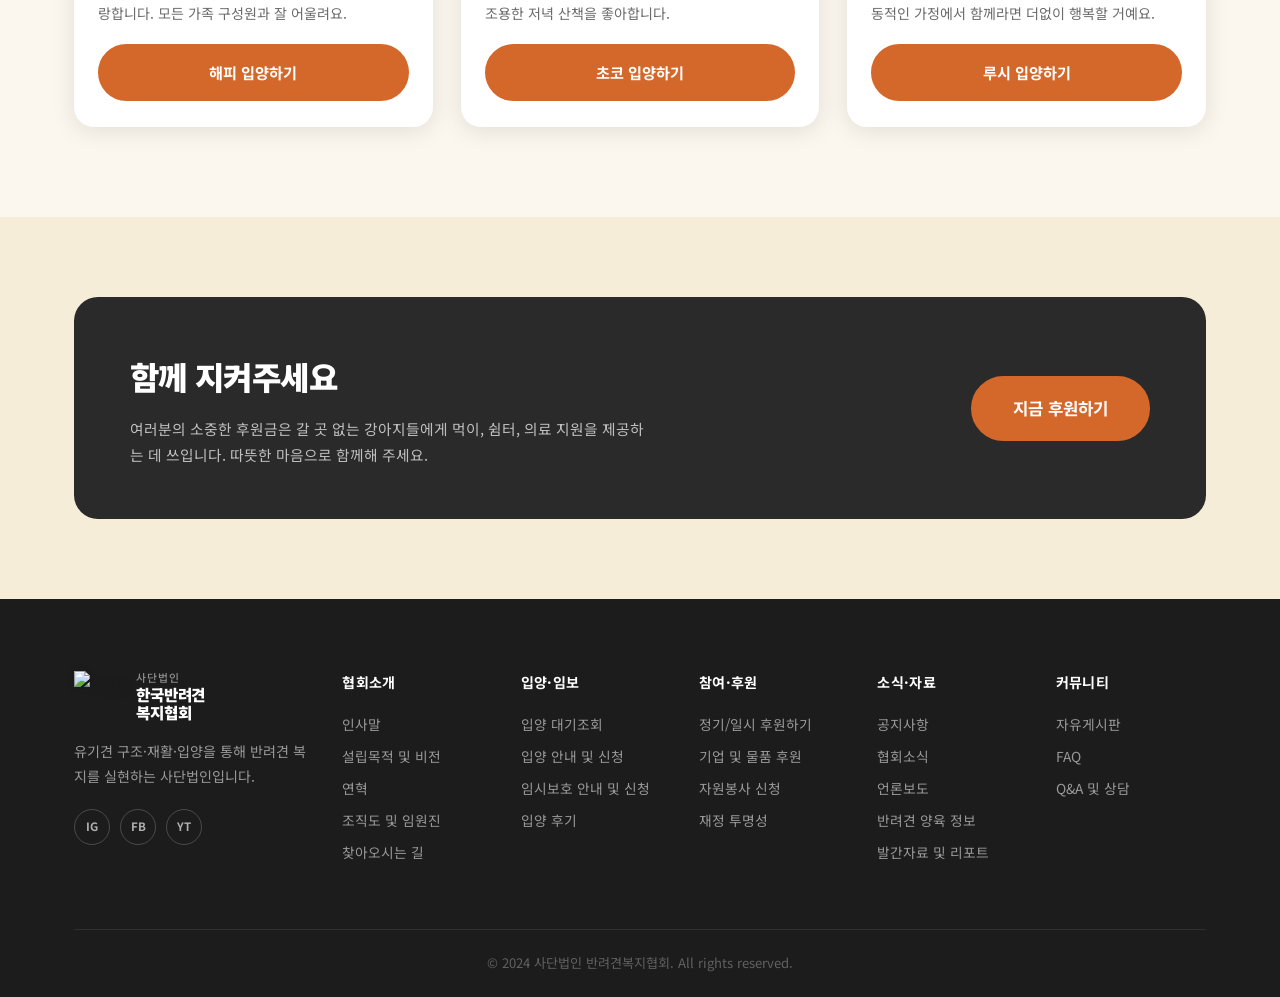
==== commit 9707bd0f: "Add logo image + association name styling in header - Replace emoji placeholder with real logo image" ====
--- a/index.html
+++ b/index.html
@@ -15,8 +15,11 @@
   <header class="site-header" id="siteHeader">
     <div class="container nav-container">
       <a href="/" class="logo">
-        <span class="logo-paw">🐾</span>
-        <span class="logo-text">반려견복지협회</span>
+        <img src="/logo.png" alt="사단법인 한국반려견복지협회 로고" class="logo-img">
+        <span class="logo-texts">
+          <span class="logo-sub">사단법인</span>
+          <span class="logo-main">한국반려견<br>복지협회</span>
+        </span>
       </a>
 
       <nav class="main-nav" id="mainNav">
@@ -223,8 +226,11 @@
 
         <div class="footer-brand">
           <div class="logo logo-light">
-            <span class="logo-paw">🐾</span>
-            <span class="logo-text">반려견복지협회</span>
+            <img src="/logo.png" alt="사단법인 한국반려견복지협회 로고" class="logo-img">
+            <span class="logo-texts">
+              <span class="logo-sub">사단법인</span>
+              <span class="logo-main">한국반려견<br>복지협회</span>
+            </span>
           </div>
           <p>유기견 구조·재활·입양을 통해 반려견 복지를 실현하는 사단법인입니다.</p>
           <div class="social-row">
--- a/style.css
+++ b/style.css
@@ -98,13 +98,44 @@
 .logo {
   display: flex;
   align-items: center;
-  gap: 8px;
-  font-weight: 700;
-  font-size: .98rem;
+  gap: 10px;
   color: var(--dark);
   white-space: nowrap;
-}
-.logo-paw { font-size: 1.4rem; }
+  text-decoration: none;
+}
+
+.logo-img {
+  width: 52px;
+  height: 52px;
+  object-fit: contain;
+  flex-shrink: 0;
+  filter: drop-shadow(0 1px 3px rgba(0,0,0,.15));
+  transition: transform .25s;
+}
+.logo:hover .logo-img { transform: rotate(-5deg) scale(1.05); }
+
+.logo-texts {
+  display: flex;
+  flex-direction: column;
+  line-height: 1.2;
+  gap: 1px;
+}
+.logo-sub {
+  font-size: .68rem;
+  font-weight: 500;
+  color: var(--text-lt);
+  letter-spacing: .08em;
+}
+.logo-main {
+  font-size: .98rem;
+  font-weight: 900;
+  color: var(--dark);
+  letter-spacing: -.01em;
+}
+
+/* Footer logo overrides */
+.logo-light .logo-sub  { color: rgba(255,255,255,.5); }
+.logo-light .logo-main { color: var(--white); }
 
 /* Nav */
 .main-nav { display: flex; }
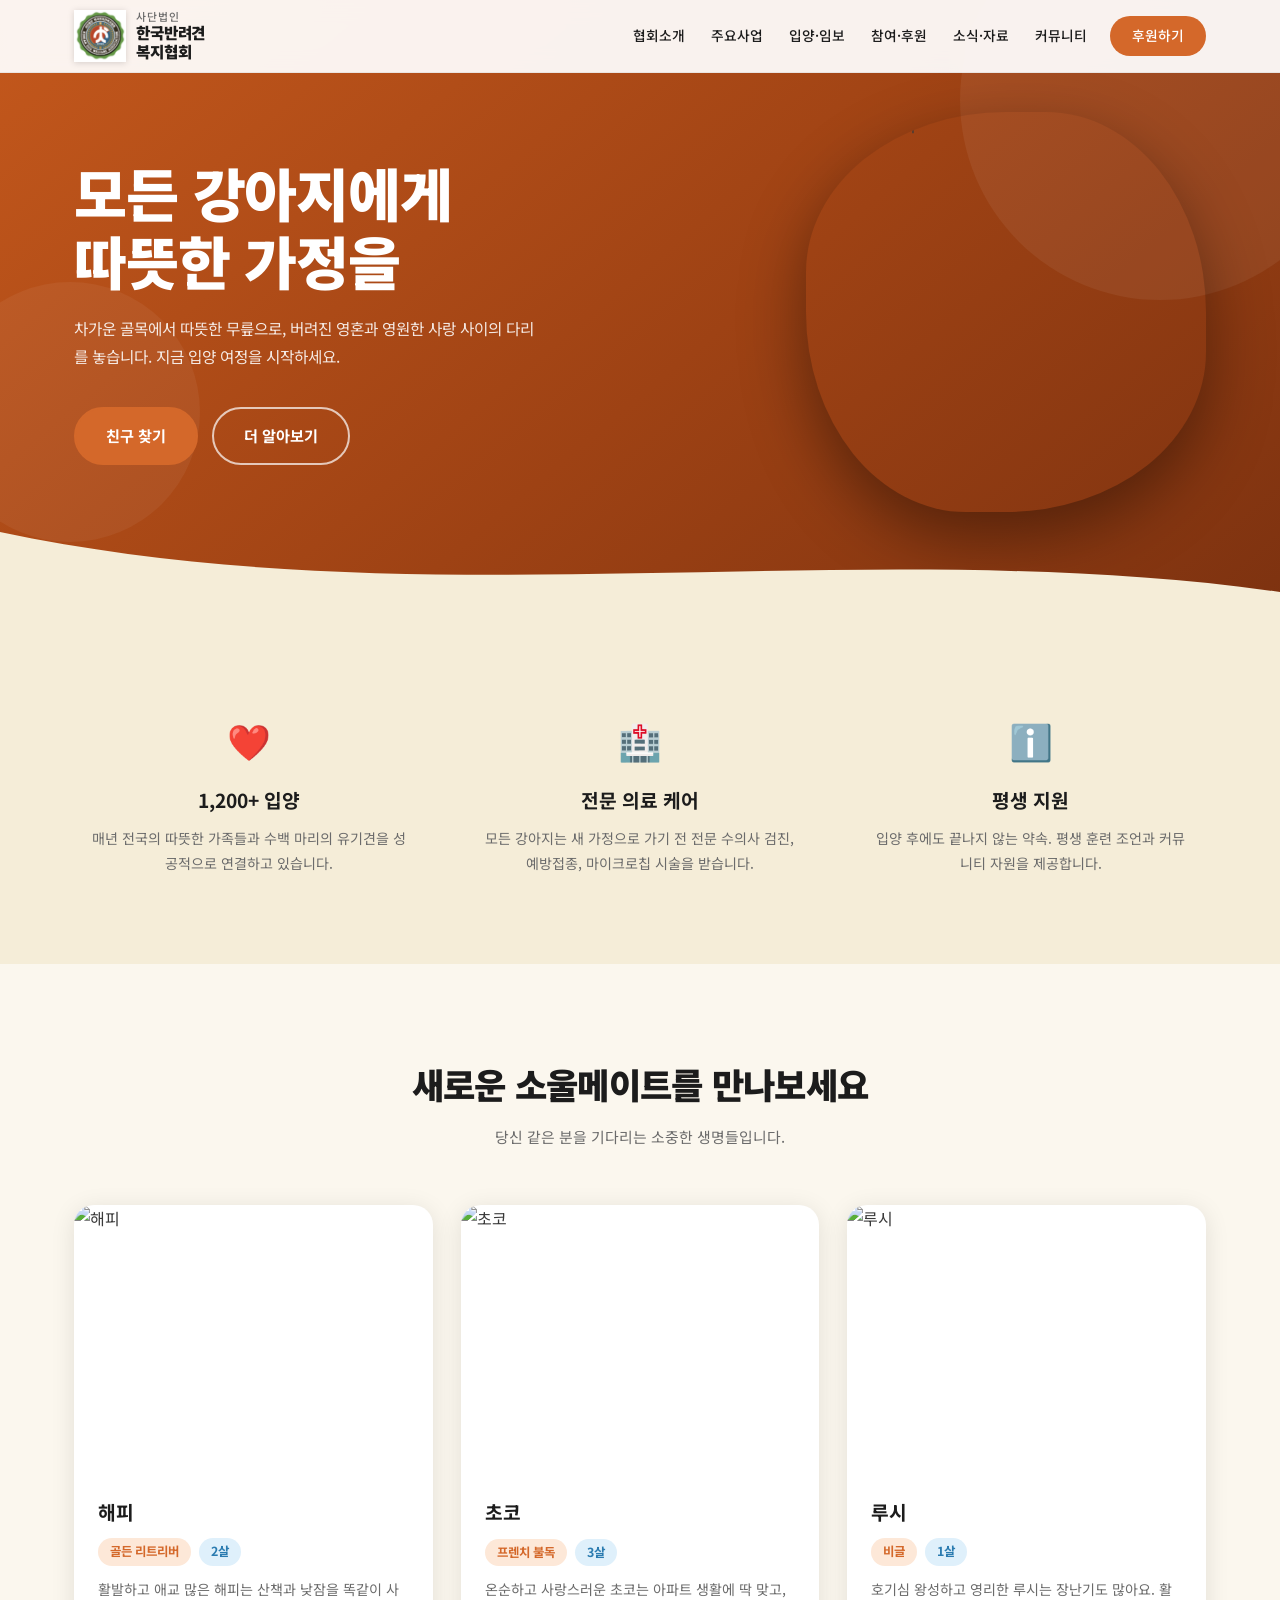
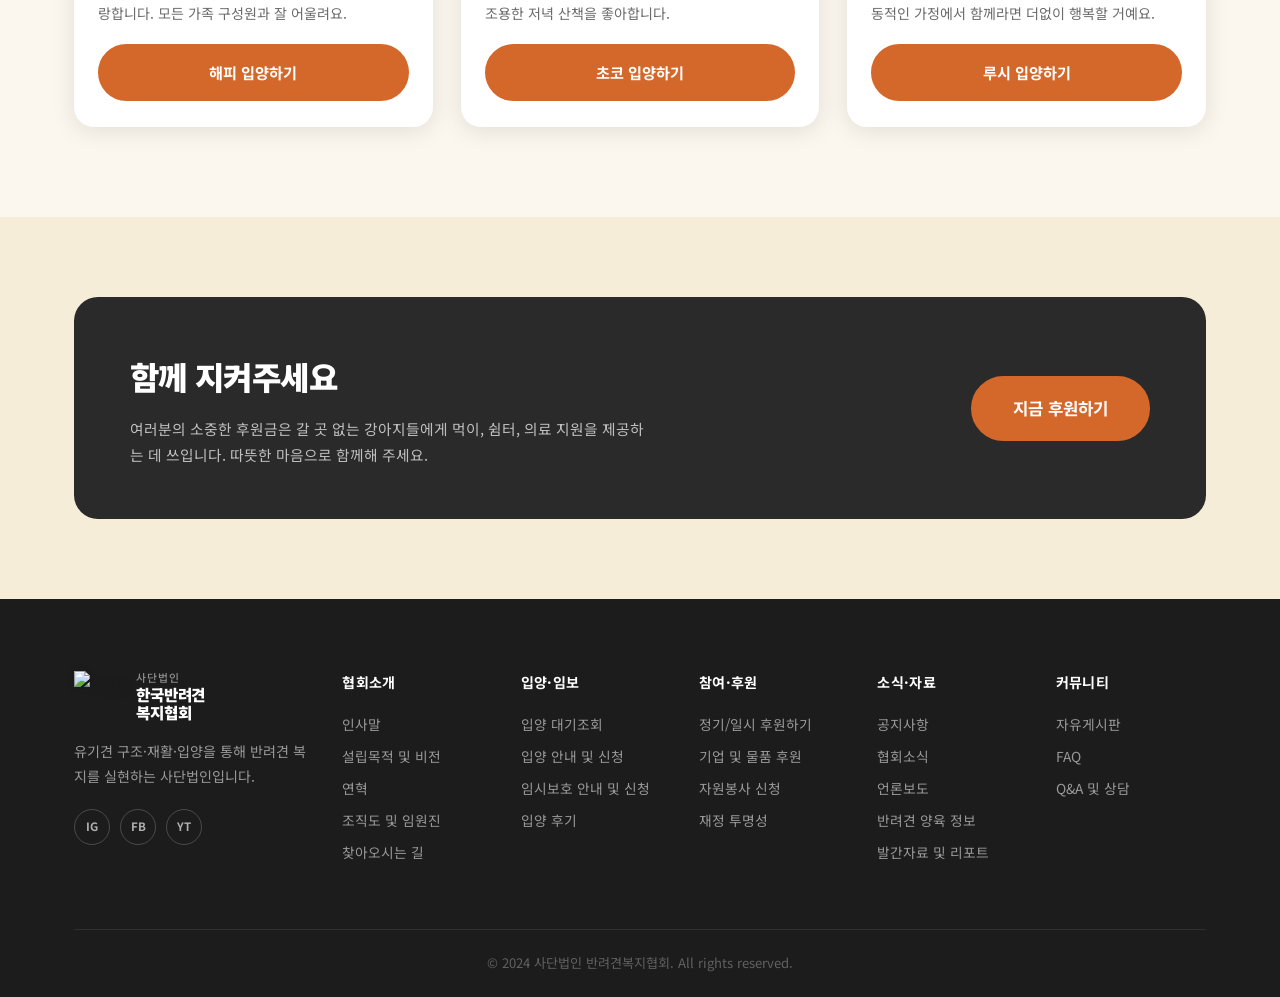
==== commit 6b7f1509: "Add association logo image to header and footer - Add img/logo.png (official seal) - Update logo src" ====
--- a/index.html
+++ b/index.html
@@ -15,7 +15,7 @@
   <header class="site-header" id="siteHeader">
     <div class="container nav-container">
       <a href="/" class="logo">
-        <img src="/logo.png" alt="사단법인 한국반려견복지협회 로고" class="logo-img">
+        <img src="img/logo.png" alt="사단법인 한국반려견복지협회 로고" class="logo-img">
         <span class="logo-texts">
           <span class="logo-sub">사단법인</span>
           <span class="logo-main">한국반려견<br>복지협회</span>
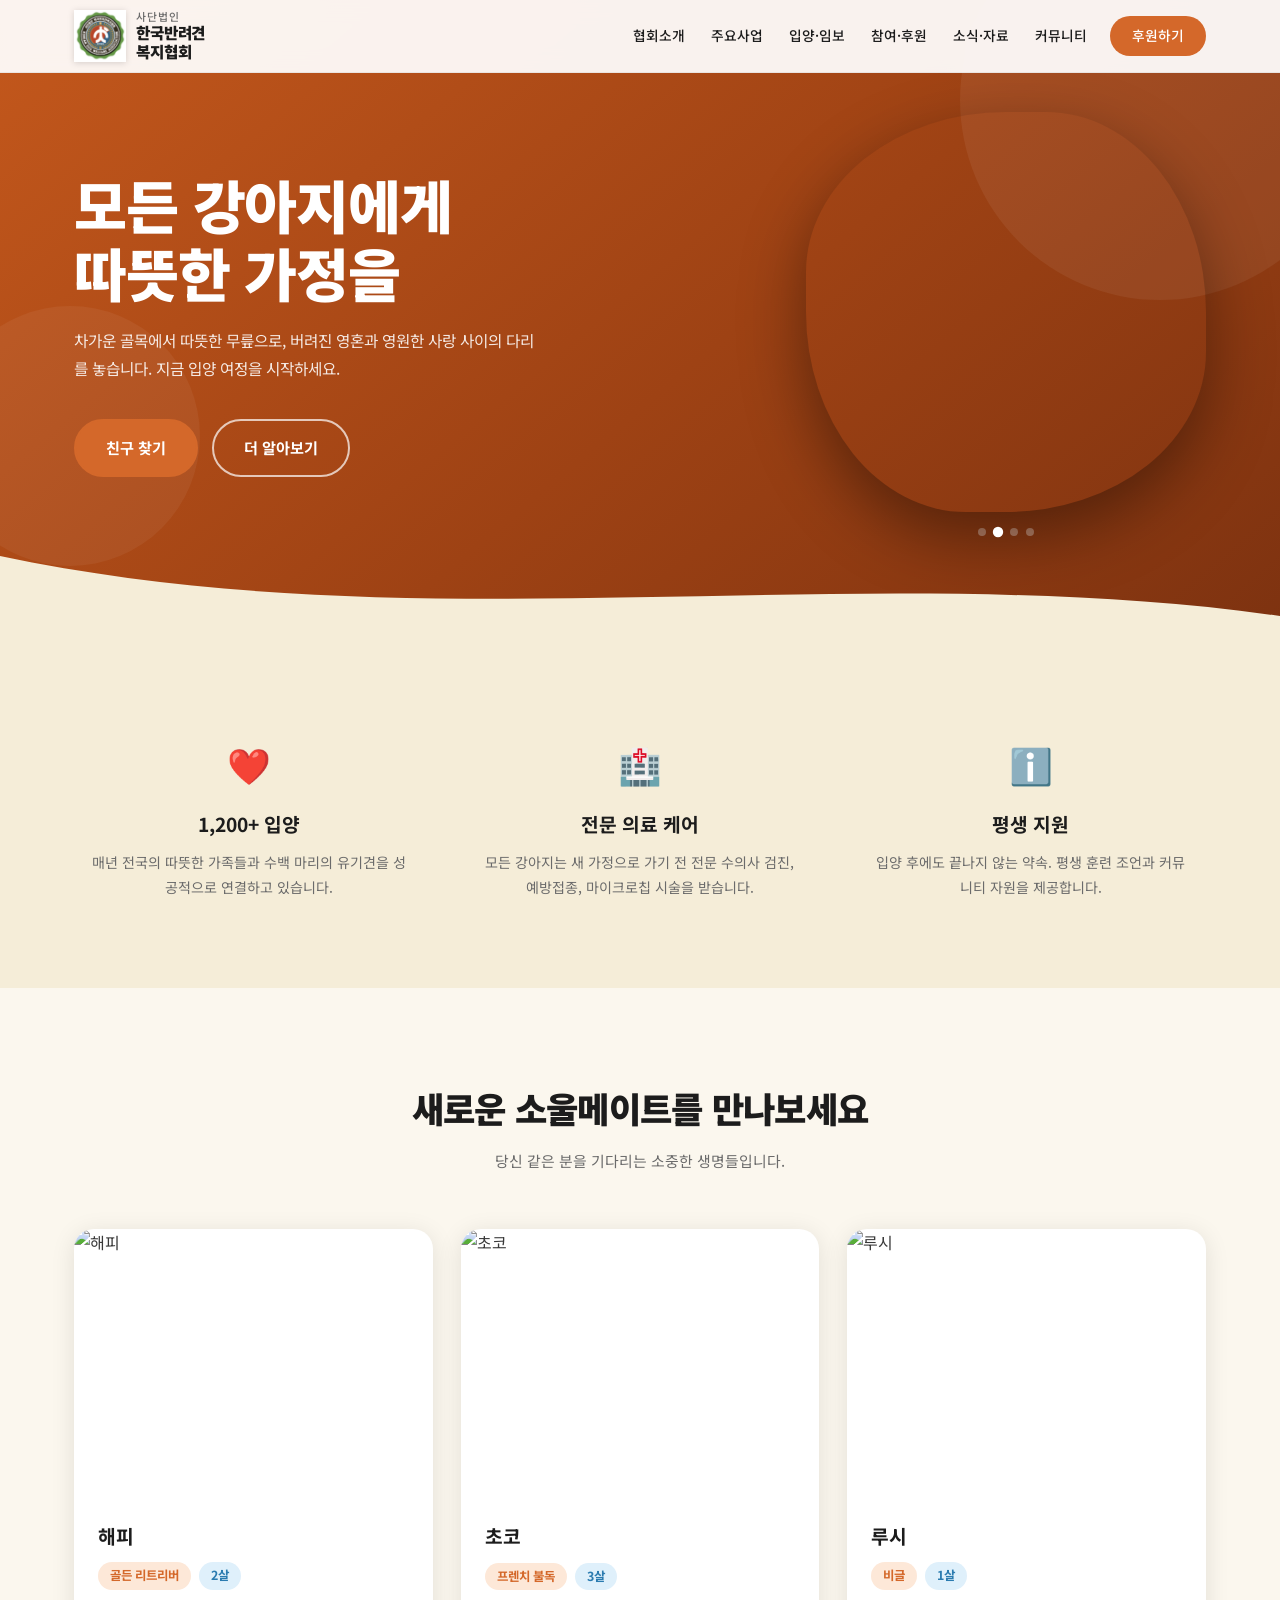
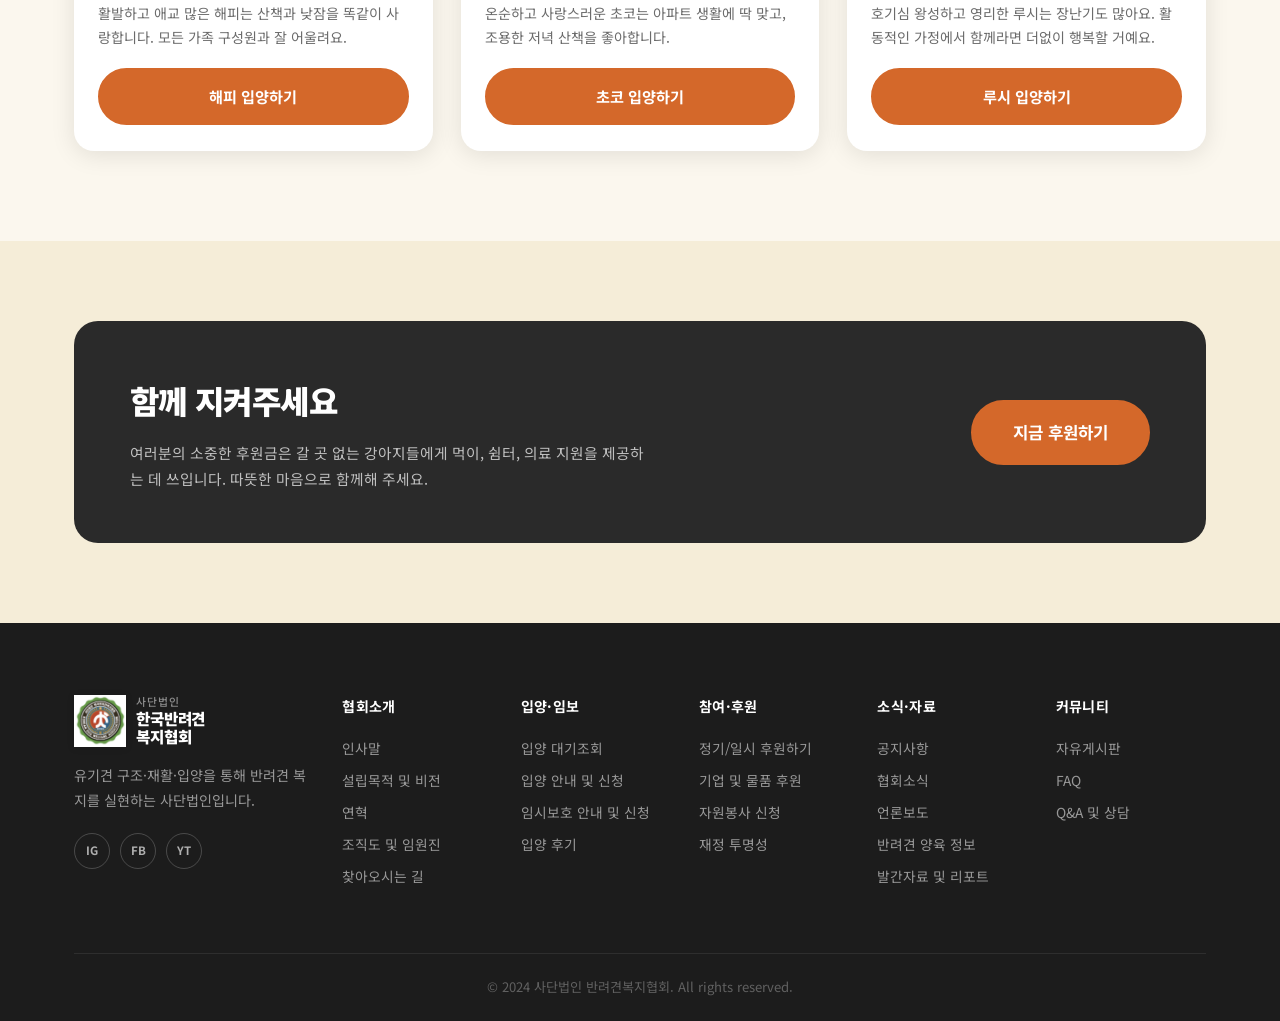
==== commit f63cfa6a: "Add hero image auto-slider with Ken Burns effect - 4 dog images rotate every 4.5s with smooth fade t" ====
--- a/index.html
+++ b/index.html
@@ -103,11 +103,18 @@
         </div>
       </div>
       <div class="hero-img-wrap">
-        <img
-          src="https://images.unsplash.com/photo-1587300003388-59208cc962cb?w=680&q=80"
-          alt="행복한 강아지"
-          class="hero-img"
-        >
+        <div class="hero-slider">
+          <img src="https://images.unsplash.com/photo-1587300003388-59208cc962cb?w=680&q=80" alt="강아지 1" class="hero-slide active">
+          <img src="https://images.unsplash.com/photo-1552053831-71594a27632d?w=680&q=80"    alt="강아지 2" class="hero-slide">
+          <img src="https://images.unsplash.com/photo-1561037404-61cd46aa615b?w=680&q=80"    alt="강아지 3" class="hero-slide">
+          <img src="https://images.unsplash.com/photo-1568572933382-74d440642117?w=680&q=80" alt="강아지 4" class="hero-slide">
+        </div>
+        <div class="hero-slider-dots">
+          <span class="dot active"></span>
+          <span class="dot"></span>
+          <span class="dot"></span>
+          <span class="dot"></span>
+        </div>
       </div>
     </div>
     <div class="hero-wave">
@@ -226,7 +233,7 @@
 
         <div class="footer-brand">
           <div class="logo logo-light">
-            <img src="/logo.png" alt="사단법인 한국반려견복지협회 로고" class="logo-img">
+            <img src="img/logo.png" alt="사단법인 한국반려견복지협회 로고" class="logo-img">
             <span class="logo-texts">
               <span class="logo-sub">사단법인</span>
               <span class="logo-main">한국반려견<br>복지협회</span>
--- a/style.css
+++ b/style.css
@@ -176,6 +176,7 @@
   top: calc(100% + 8px);
   left: 0;
   min-width: 160px;
+  width: max-content;
   background: var(--white);
   border-radius: var(--radius);
   box-shadow: var(--shadow);
@@ -189,6 +190,7 @@
   font-size: .88rem;
   font-weight: 400;
   color: var(--text);
+  white-space: nowrap;
   transition: background .15s, color .15s;
 }
 .sub-menu li a:hover { background: var(--cream); color: var(--orange); }
@@ -278,13 +280,60 @@
   position: relative;
   z-index: 2;
 }
-.hero-img {
+
+/* Slider container — clips to the blob shape */
+.hero-slider {
+  position: relative;
   width: 100%;
-  border-radius: 50% 40% 50% 40% / 40% 50% 40% 50%;
-  object-fit: cover;
   aspect-ratio: 1 / 1;
   max-height: 420px;
+  border-radius: 50% 40% 50% 40% / 40% 50% 40% 50%;
+  overflow: hidden;
   box-shadow: 0 24px 64px rgba(0,0,0,.40);
+}
+
+/* Each slide */
+.hero-slide {
+  position: absolute;
+  inset: 0;
+  width: 100%;
+  height: 100%;
+  object-fit: cover;
+  opacity: 0;
+  transform: scale(1.08);
+  transition: opacity .9s ease;
+  will-change: opacity, transform;
+}
+
+/* Active slide: visible + Ken Burns zoom-out */
+.hero-slide.active {
+  opacity: 1;
+  animation: kenburns 5s ease-out forwards;
+}
+
+@keyframes kenburns {
+  from { transform: scale(1.12); }
+  to   { transform: scale(1.0);  }
+}
+
+/* Dot indicators */
+.hero-slider-dots {
+  display: flex;
+  justify-content: center;
+  gap: 8px;
+  margin-top: 16px;
+}
+.dot {
+  width: 8px;
+  height: 8px;
+  border-radius: 50%;
+  background: rgba(255,255,255,.35);
+  cursor: pointer;
+  transition: background .3s, transform .3s;
+}
+.dot.active {
+  background: var(--white);
+  transform: scale(1.3);
 }
 
 .hero-wave {
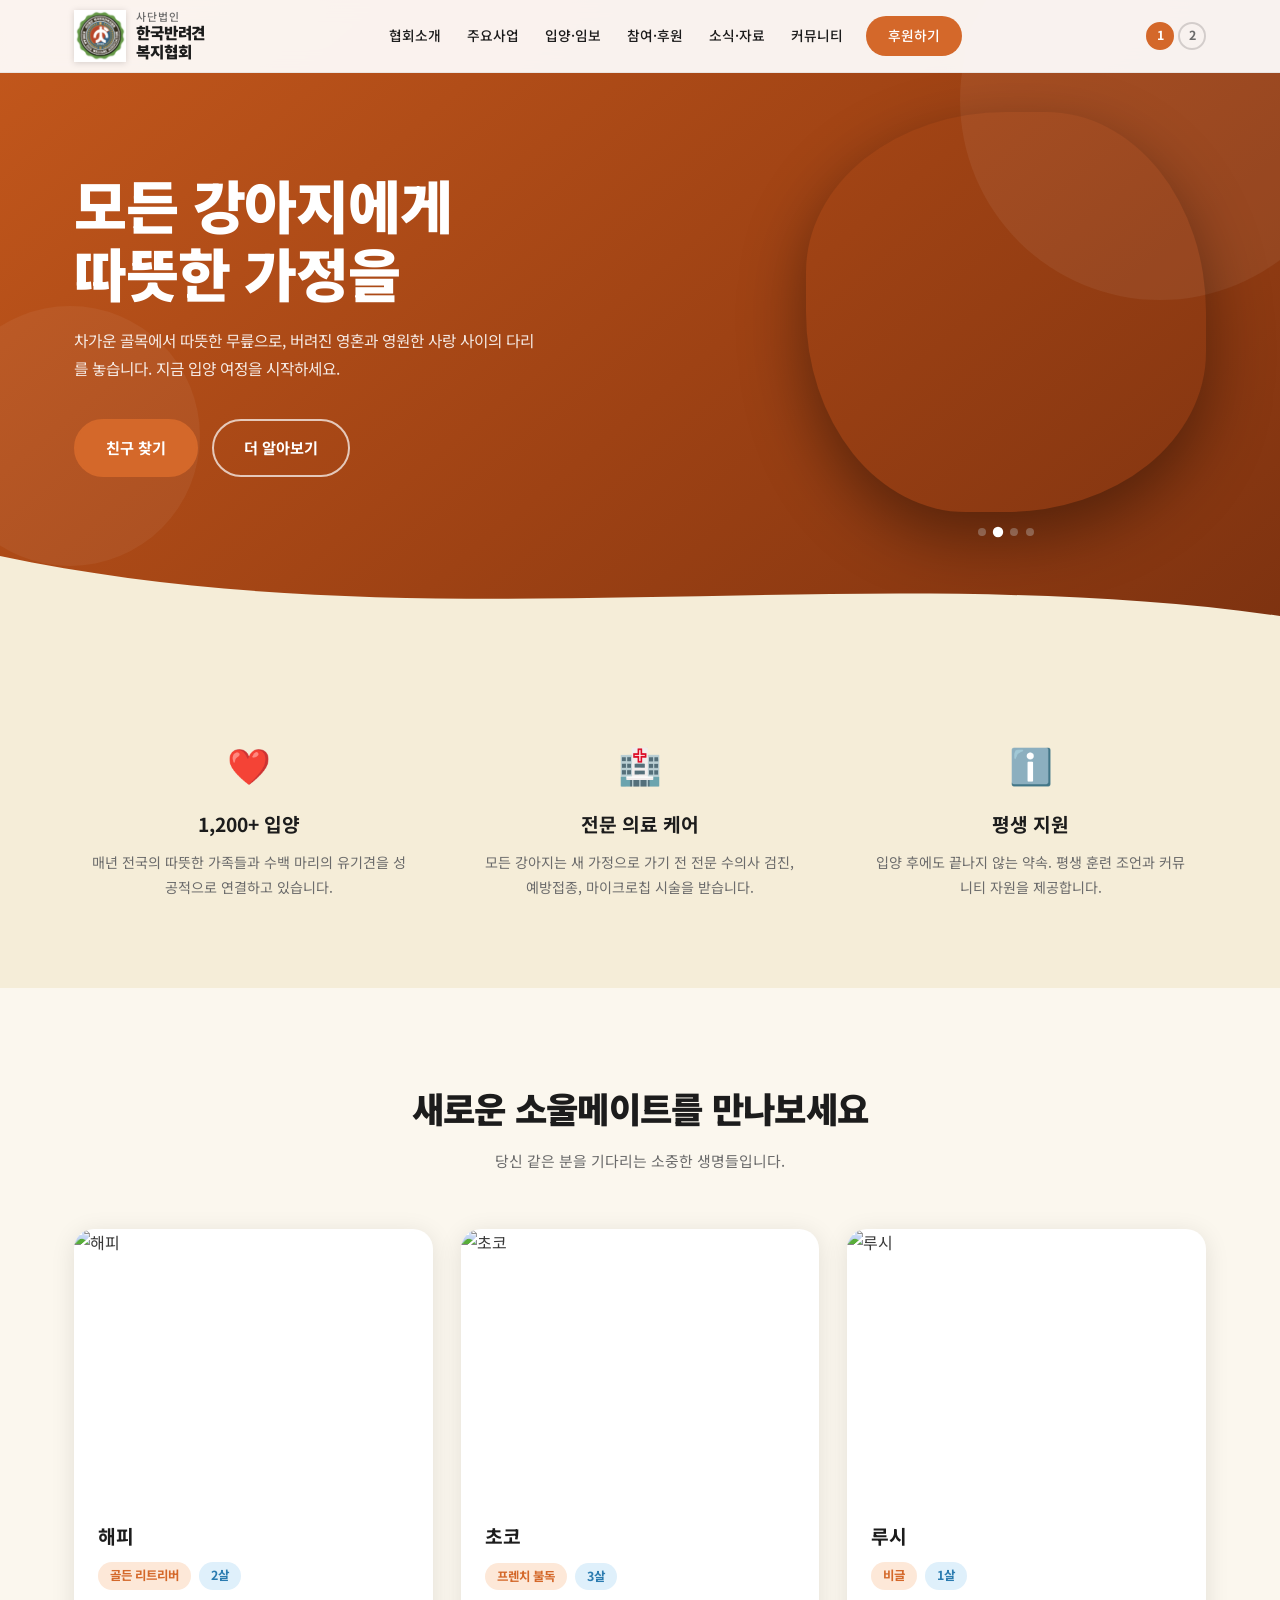
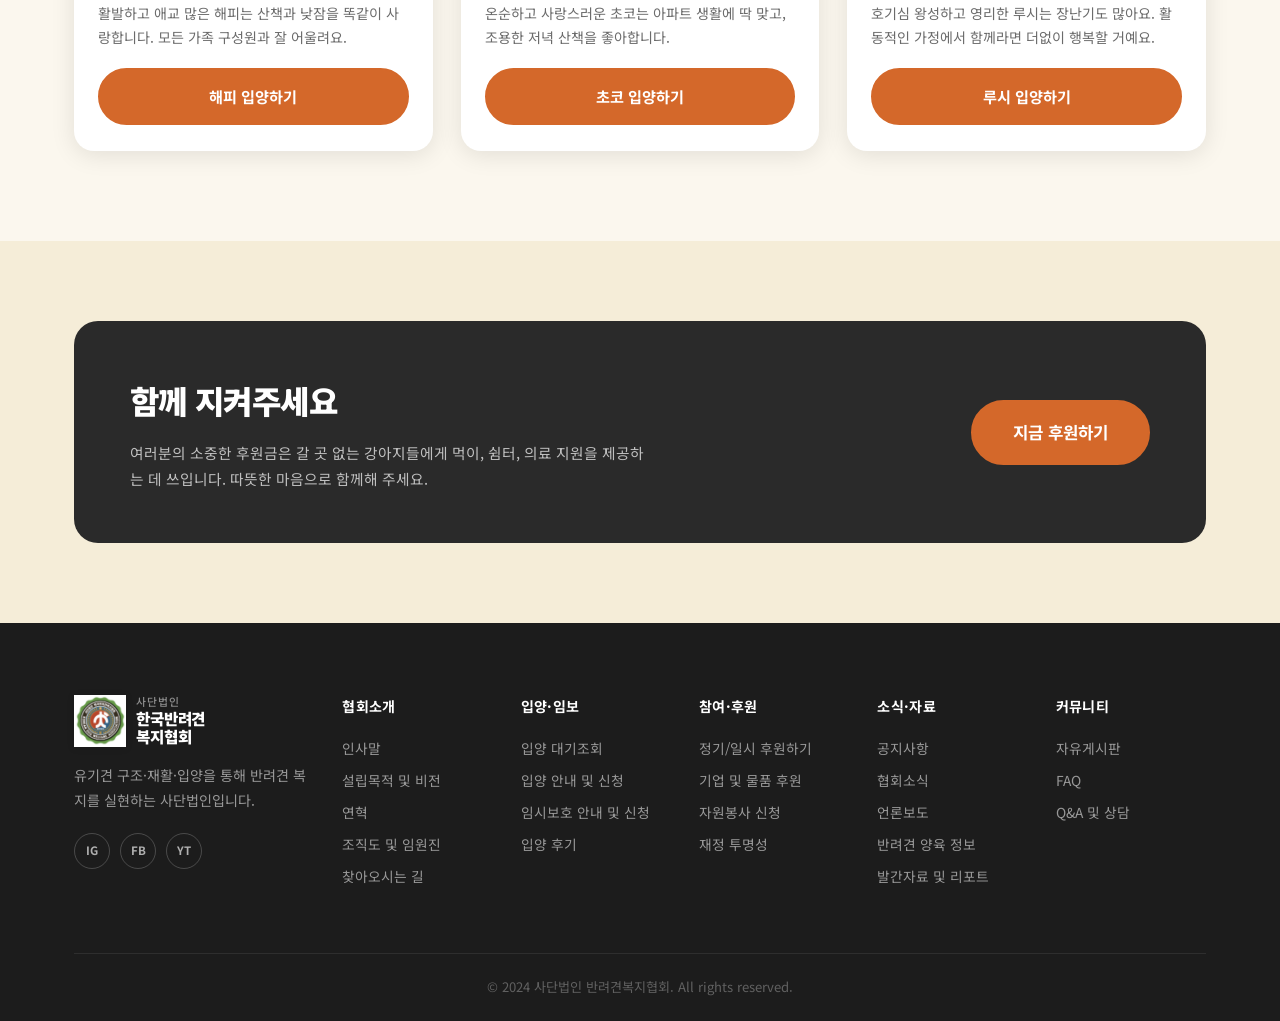
==== commit 57bcded6: "Add design v2 (Neo-Brutalism) with version switcher - index2.html: Neo-Brutalist design — Space Grot" ====
--- a/index.html
+++ b/index.html
@@ -85,6 +85,11 @@
         </ul>
       </nav>
 
+      <div class="ver-switcher">
+        <a href="/index.html"  class="ver-btn ver-active">1</a>
+        <a href="/index2.html" class="ver-btn">2</a>
+      </div>
+
       <button class="hamburger" id="hamburger" aria-label="메뉴 열기">
         <span></span><span></span><span></span>
       </button>
--- a/style.css
+++ b/style.css
@@ -196,6 +196,30 @@
 .sub-menu li a:hover { background: var(--cream); color: var(--orange); }
 .has-sub:hover .sub-menu { display: block; }
 
+/* Version switcher */
+.ver-switcher {
+  display: flex;
+  align-items: center;
+  gap: 4px;
+  margin-left: 12px;
+  flex-shrink: 0;
+}
+.ver-btn {
+  display: inline-flex;
+  align-items: center;
+  justify-content: center;
+  width: 28px;
+  height: 28px;
+  border-radius: 50%;
+  font-size: .78rem;
+  font-weight: 700;
+  border: 2px solid rgba(0,0,0,.15);
+  color: var(--text-lt);
+  transition: background .2s, border-color .2s, color .2s;
+}
+.ver-btn:hover   { border-color: var(--orange); color: var(--orange); }
+.ver-active      { background: var(--orange); border-color: var(--orange); color: var(--white) !important; }
+
 /* Hamburger */
 .hamburger {
   display: none;
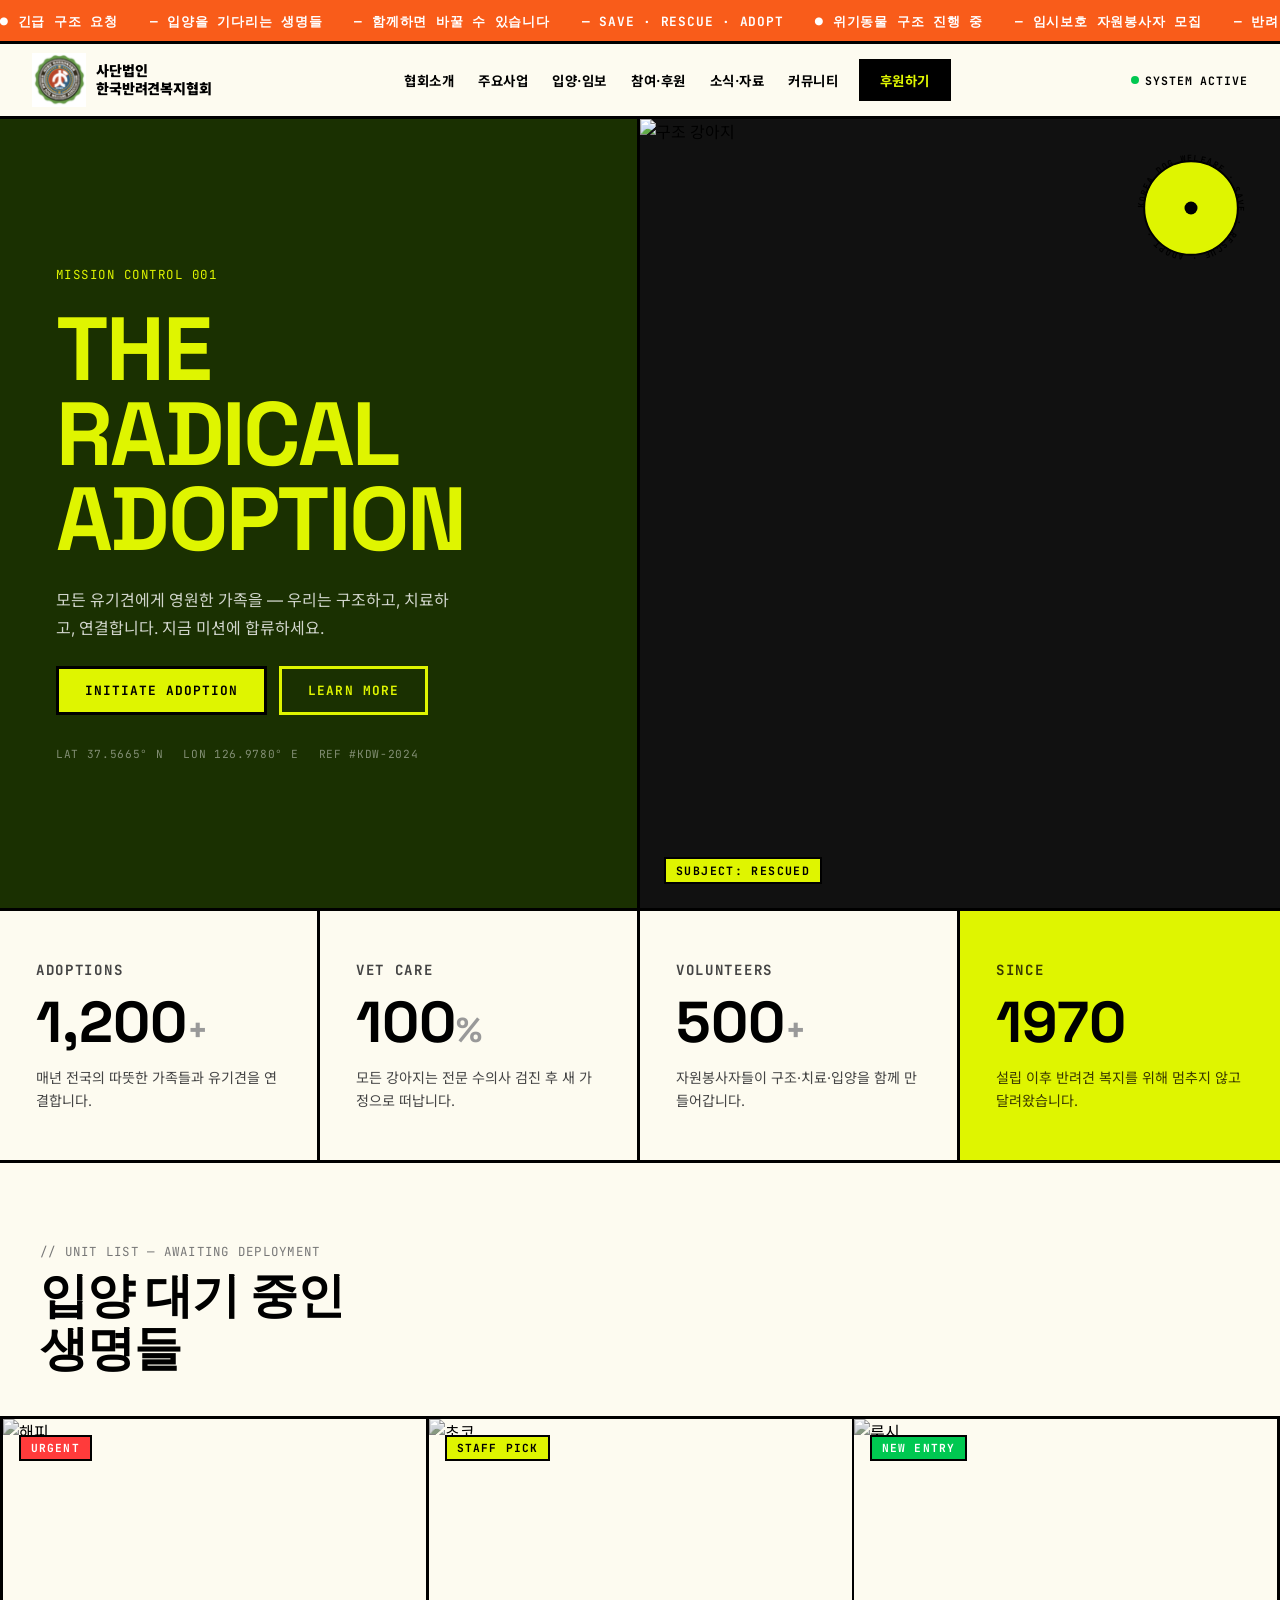
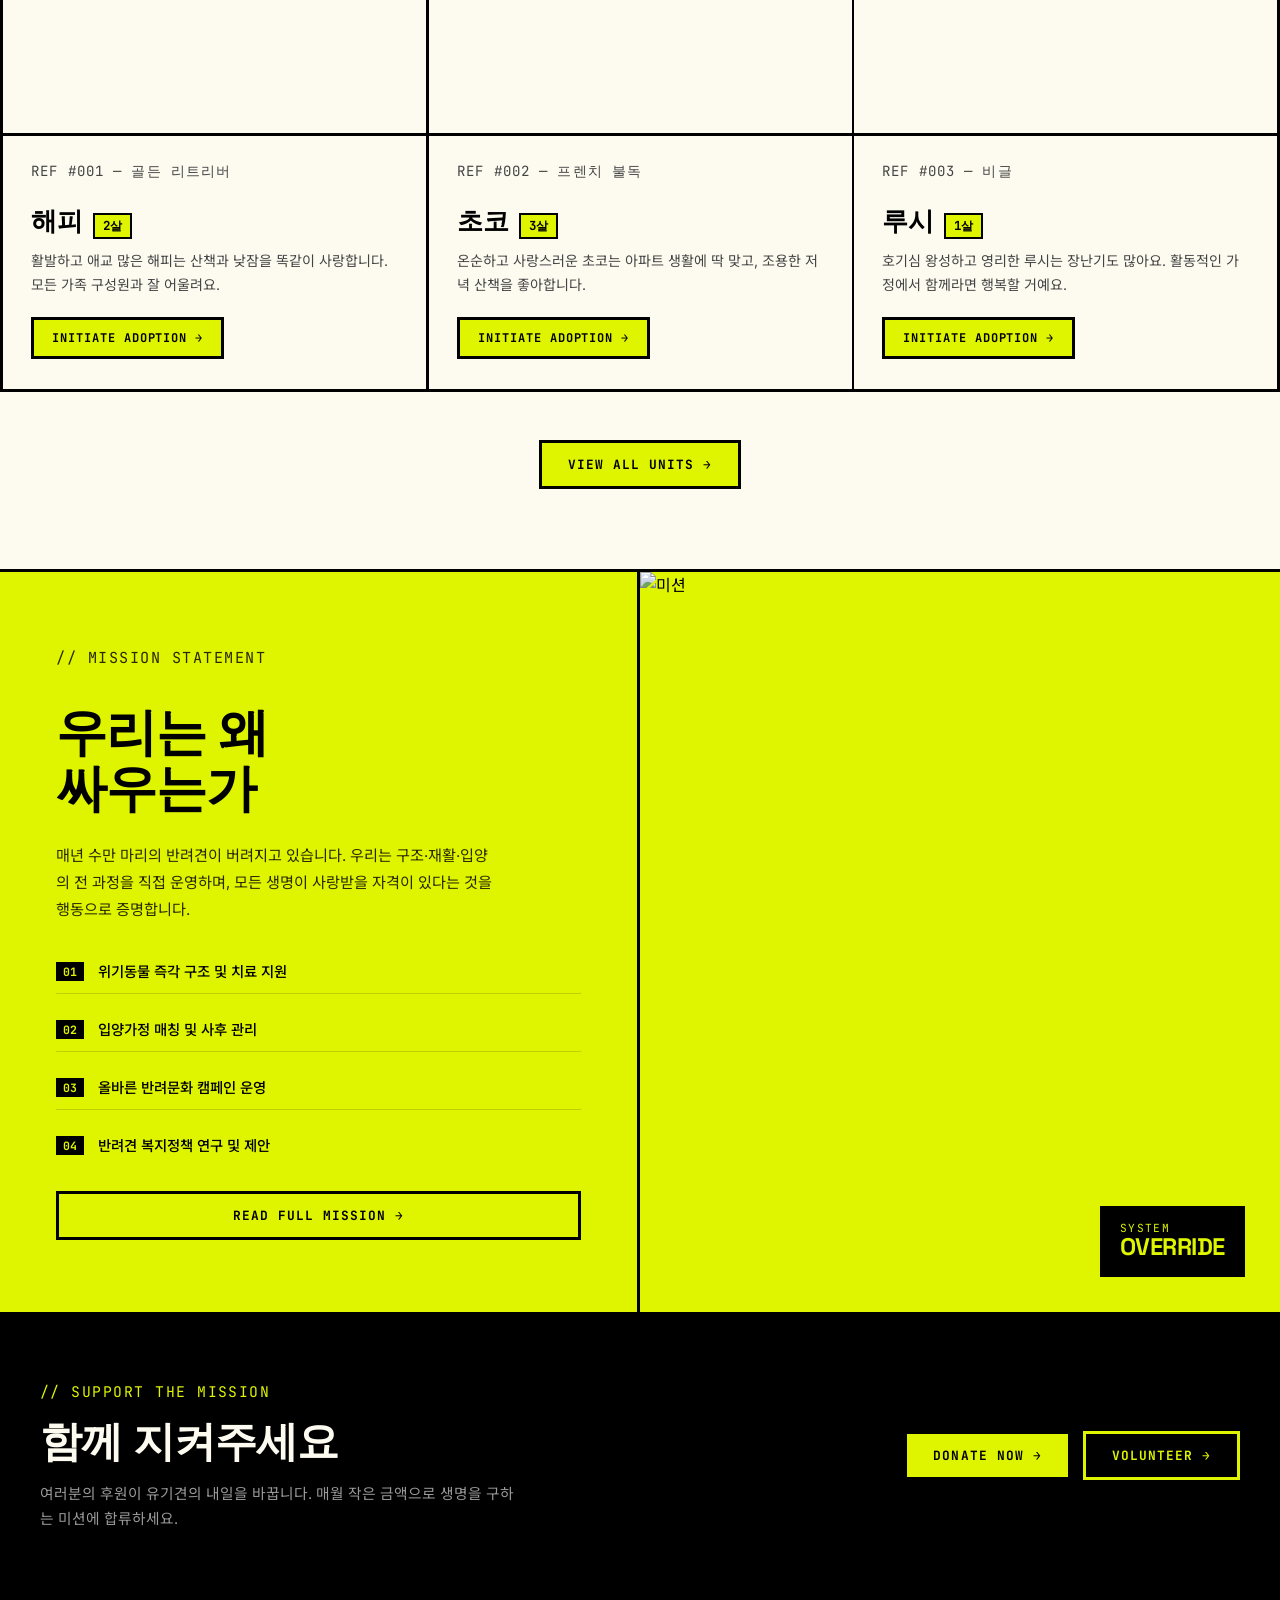
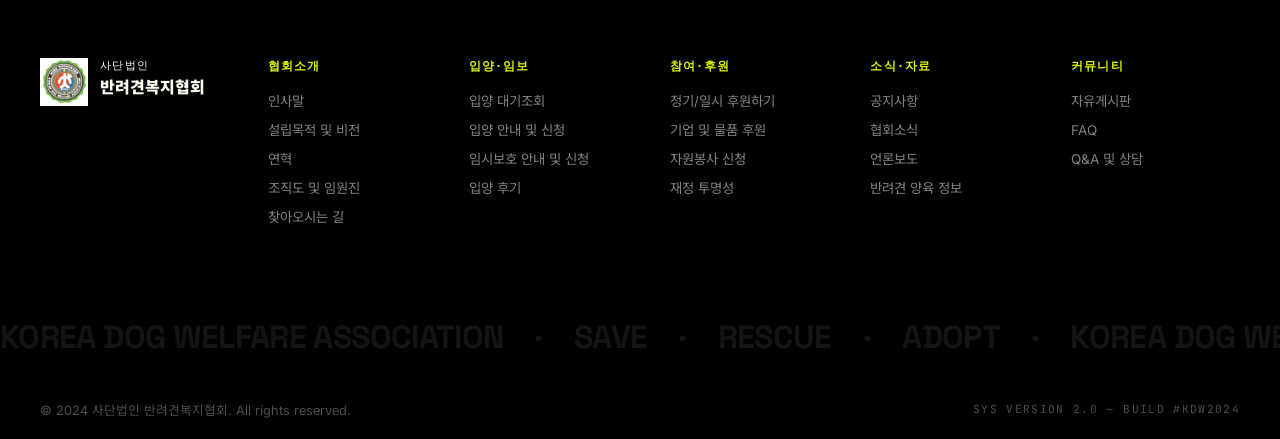
==== commit 72ec0729: "Rename index2.html to index.html and add jpglogo.jpg image Co-Authored-By: Claude Sonnet 4.6 <norepl" ====
--- a/index.html
+++ b/index.html
@@ -3,30 +3,50 @@
 <head>
   <meta charset="UTF-8" />
   <meta name="viewport" content="width=device-width, initial-scale=1.0" />
-  <title>사단법인 반려견복지협회</title>
+  <title>사단법인 반려견복지협회 — MISSION CONTROL</title>
   <link rel="preconnect" href="https://fonts.googleapis.com">
   <link rel="preconnect" href="https://fonts.gstatic.com" crossorigin>
-  <link href="https://fonts.googleapis.com/css2?family=Noto+Sans+KR:wght@400;500;700;900&display=swap" rel="stylesheet">
-  <link href="/style.css" rel="stylesheet">
+  <link href="https://fonts.googleapis.com/css2?family=Space+Grotesk:wght@700;900&family=JetBrains+Mono:wght@400;700&family=Inter:wght@400;500;700&family=Noto+Sans+KR:wght@400;500;700;900&display=swap" rel="stylesheet">
+  <link href="/style2.css" rel="stylesheet">
 </head>
 <body>
 
+  <!-- ===== TICKER ===== -->
+  <div class="ticker-wrap">
+    <div class="ticker-track">
+      <span>● 긴급 구조 요청</span>
+      <span>— 입양을 기다리는 생명들</span>
+      <span>— 함께하면 바꿀 수 있습니다</span>
+      <span>— SAVE · RESCUE · ADOPT</span>
+      <span>● 위기동물 구조 진행 중</span>
+      <span>— 임시보호 자원봉사자 모집</span>
+      <span>— 반려견 복지정책 연구</span>
+      <span>— JOIN THE MISSION</span>
+      <span>● 긴급 구조 요청</span>
+      <span>— 입양을 기다리는 생명들</span>
+      <span>— 함께하면 바꿀 수 있습니다</span>
+      <span>— SAVE · RESCUE · ADOPT</span>
+      <span>● 위기동물 구조 진행 중</span>
+      <span>— 임시보호 자원봉사자 모집</span>
+      <span>— 반려견 복지정책 연구</span>
+      <span>— JOIN THE MISSION</span>
+    </div>
+  </div>
+
   <!-- ===== HEADER ===== -->
-  <header class="site-header" id="siteHeader">
-    <div class="container nav-container">
-      <a href="/" class="logo">
-        <img src="img/logo.png" alt="사단법인 한국반려견복지협회 로고" class="logo-img">
-        <span class="logo-texts">
-          <span class="logo-sub">사단법인</span>
-          <span class="logo-main">한국반려견<br>복지협회</span>
-        </span>
+  <header class="site-header2" id="siteHeader">
+    <div class="hd-grid">
+
+      <a href="/index2.html" class="logo2">
+        <img src="img/logo.png" alt="반려견복지협회 로고" class="logo2-img">
+        <span class="logo2-title">사단법인<br>한국반려견복지협회</span>
       </a>
 
       <nav class="main-nav" id="mainNav">
-        <ul class="nav-list">
-          <li class="nav-item has-sub">
+        <ul class="nav-list2">
+          <li class="nav-item2 has-sub">
             <a href="/about">협회소개</a>
-            <ul class="sub-menu">
+            <ul class="sub-menu2">
               <li><a href="/about/greeting">인사말</a></li>
               <li><a href="/about/vision">설립목적 및 비전</a></li>
               <li><a href="/about/history">연혁</a></li>
@@ -34,36 +54,36 @@
               <li><a href="/about/location">찾아오시는 길</a></li>
             </ul>
           </li>
-          <li class="nav-item has-sub">
+          <li class="nav-item2 has-sub">
             <a href="/business">주요사업</a>
-            <ul class="sub-menu">
+            <ul class="sub-menu2">
               <li><a href="/business/rescue">위기동물 구조 및 치료</a></li>
               <li><a href="/business/adoption">유기견 입양지원</a></li>
               <li><a href="/business/campaign">올바른 반려문화 캠페인</a></li>
               <li><a href="/business/policy">반려견 복지정책 연구</a></li>
             </ul>
           </li>
-          <li class="nav-item has-sub">
+          <li class="nav-item2 has-sub">
             <a href="/adopt">입양·임보</a>
-            <ul class="sub-menu">
+            <ul class="sub-menu2">
               <li><a href="/adopt/list">입양 대기조회</a></li>
               <li><a href="/adopt/guide">입양 안내 및 신청</a></li>
               <li><a href="/adopt/foster">임시보호 안내 및 신청</a></li>
               <li><a href="/adopt/reviews">입양 후기</a></li>
             </ul>
           </li>
-          <li class="nav-item has-sub">
+          <li class="nav-item2 has-sub">
             <a href="/support">참여·후원</a>
-            <ul class="sub-menu">
+            <ul class="sub-menu2">
               <li><a href="/support/donate">정기/일시 후원하기</a></li>
               <li><a href="/support/corporate">기업 및 물품 후원</a></li>
               <li><a href="/support/volunteer">자원봉사 신청</a></li>
               <li><a href="/support/transparency">재정 투명성(사용내역)</a></li>
             </ul>
           </li>
-          <li class="nav-item has-sub">
+          <li class="nav-item2 has-sub">
             <a href="/news">소식·자료</a>
-            <ul class="sub-menu">
+            <ul class="sub-menu2">
               <li><a href="/news/notice">공지사항</a></li>
               <li><a href="/news/association">협회소식</a></li>
               <li><a href="/news/press">언론보도</a></li>
@@ -71,188 +91,198 @@
               <li><a href="/news/reports">발간자료 및 리포트</a></li>
             </ul>
           </li>
-          <li class="nav-item has-sub">
+          <li class="nav-item2 has-sub">
             <a href="/community">커뮤니티</a>
-            <ul class="sub-menu">
+            <ul class="sub-menu2">
               <li><a href="/community/freeboard">자유게시판</a></li>
               <li><a href="/community/faq">FAQ (자주 묻는 질문)</a></li>
               <li><a href="/community/qna">Q&amp;A 및 상담</a></li>
             </ul>
           </li>
-          <li class="nav-item">
-            <a href="/support/donate" class="nav-cta">후원하기</a>
+          <li class="nav-item2">
+            <a href="/support/donate" class="nav-cta2">후원하기</a>
           </li>
         </ul>
       </nav>
 
-      <div class="ver-switcher">
-        <a href="/index.html"  class="ver-btn ver-active">1</a>
-        <a href="/index2.html" class="ver-btn">2</a>
-      </div>
-
-      <button class="hamburger" id="hamburger" aria-label="메뉴 열기">
-        <span></span><span></span><span></span>
-      </button>
+      <div class="hd-right">
+        <span class="sys-status"><span class="status-dot"></span>SYSTEM ACTIVE</span>
+        <button class="hamburger" id="hamburger" aria-label="메뉴 열기">
+          <span></span><span></span><span></span>
+        </button>
+      </div>
+
     </div>
   </header>
 
   <!-- ===== HERO ===== -->
-  <section class="hero">
-    <div class="hero-inner container">
-      <div class="hero-text">
-        <h1>모든 강아지에게<br>따뜻한 가정을</h1>
-        <p>차가운 골목에서 따뜻한 무릎으로, 버려진 영혼과 영원한 사랑 사이의 다리를 놓습니다. 지금 입양 여정을 시작하세요.</p>
-        <div class="hero-btns">
-          <a href="/adopt/list" class="btn btn-orange">친구 찾기</a>
-          <a href="/about" class="btn btn-ghost">더 알아보기</a>
-        </div>
-      </div>
-      <div class="hero-img-wrap">
-        <div class="hero-slider">
-          <img src="https://images.unsplash.com/photo-1587300003388-59208cc962cb?w=680&q=80" alt="강아지 1" class="hero-slide active">
-          <img src="https://images.unsplash.com/photo-1552053831-71594a27632d?w=680&q=80"    alt="강아지 2" class="hero-slide">
-          <img src="https://images.unsplash.com/photo-1561037404-61cd46aa615b?w=680&q=80"    alt="강아지 3" class="hero-slide">
-          <img src="https://images.unsplash.com/photo-1568572933382-74d440642117?w=680&q=80" alt="강아지 4" class="hero-slide">
-        </div>
-        <div class="hero-slider-dots">
-          <span class="dot active"></span>
-          <span class="dot"></span>
-          <span class="dot"></span>
-          <span class="dot"></span>
-        </div>
-      </div>
-    </div>
-    <div class="hero-wave">
-      <svg viewBox="0 0 1440 90" preserveAspectRatio="none" xmlns="http://www.w3.org/2000/svg">
-        <path d="M0,0 C480,90 960,0 1440,60 L1440,90 L0,90 Z" fill="#F5EDD8"/>
-      </svg>
+  <section class="hero2">
+    <div class="hero2-text">
+      <p class="mission-label">MISSION CONTROL 001</p>
+      <h1>THE<br>RADICAL<br>ADOPTION</h1>
+      <p class="hero2-desc">모든 유기견에게 영원한 가족을 — 우리는 구조하고, 치료하고, 연결합니다. 지금 미션에 합류하세요.</p>
+      <div class="hero2-btns">
+        <a href="/adopt/list"  class="btn-brutal">INITIATE ADOPTION</a>
+        <a href="/about"       class="btn-brutal btn-outline2">LEARN MORE</a>
+      </div>
+      <div class="hero2-coords">
+        <span>LAT 37.5665° N</span>
+        <span>LON 126.9780° E</span>
+        <span>REF #KDW-2024</span>
+      </div>
+    </div>
+
+    <div class="hero2-visual">
+      <div class="hero2-img-box">
+        <img src="https://images.unsplash.com/photo-1587300003388-59208cc962cb?w=700&q=80" alt="구조 강아지">
+        <div class="img-label">SUBJECT: RESCUED</div>
+      </div>
+      <div class="rotating-badge" aria-hidden="true">
+        <svg viewBox="0 0 200 200" xmlns="http://www.w3.org/2000/svg">
+          <defs>
+            <path id="circ" d="M100,100 m-72,0 a72,72 0 1,1 144,0 a72,72 0 1,1 -144,0"/>
+          </defs>
+          <circle cx="100" cy="100" r="72" fill="#DFF500" stroke="#000" stroke-width="3"/>
+          <circle cx="100" cy="100" r="10" fill="#000"/>
+          <text font-family="JetBrains Mono, monospace" font-size="13" font-weight="700" fill="#000" letter-spacing="2">
+            <textPath href="#circ">KOREA DOG WELFARE · SAVE · RESCUE · ADOPT · </textPath>
+          </text>
+        </svg>
+      </div>
     </div>
   </section>
 
   <!-- ===== STATS ===== -->
-  <section class="stats">
-    <div class="container">
-      <div class="stats-grid">
-        <div class="stat-card">
-          <div class="stat-icon">❤️</div>
-          <h3>1,200+ 입양</h3>
-          <p>매년 전국의 따뜻한 가족들과 수백 마리의 유기견을 성공적으로 연결하고 있습니다.</p>
-        </div>
-        <div class="stat-card">
-          <div class="stat-icon">🏥</div>
-          <h3>전문 의료 케어</h3>
-          <p>모든 강아지는 새 가정으로 가기 전 전문 수의사 검진, 예방접종, 마이크로칩 시술을 받습니다.</p>
-        </div>
-        <div class="stat-card">
-          <div class="stat-icon">ℹ️</div>
-          <h3>평생 지원</h3>
-          <p>입양 후에도 끝나지 않는 약속. 평생 훈련 조언과 커뮤니티 자원을 제공합니다.</p>
-        </div>
-      </div>
-    </div>
-  </section>
-
-  <!-- ===== DOGS ===== -->
-  <section class="dogs-section">
-    <div class="container">
-      <h2 class="section-title">새로운 소울메이트를 만나보세요</h2>
-      <p class="section-sub">당신 같은 분을 기다리는 소중한 생명들입니다.</p>
-
-      <div class="dogs-grid">
-
-        <div class="dog-card">
-          <div class="dog-photo-wrap">
-            <img
-              src="https://images.unsplash.com/photo-1552053831-71594a27632d?w=500&q=80"
-              alt="해피"
-            >
-          </div>
-          <div class="dog-body">
-            <h4>해피</h4>
-            <div class="badges">
-              <span class="badge badge-breed">골든 리트리버</span>
-              <span class="badge badge-age">2살</span>
-            </div>
-            <p>활발하고 애교 많은 해피는 산책과 낮잠을 똑같이 사랑합니다. 모든 가족 구성원과 잘 어울려요.</p>
-            <a href="/adopt/guide" class="btn btn-orange btn-full">해피 입양하기</a>
-          </div>
-        </div>
-
-        <div class="dog-card">
-          <div class="dog-photo-wrap">
-            <img
-              src="https://images.unsplash.com/photo-1583512603805-3cc6b41f3edb?w=500&q=80"
-              alt="초코"
-            >
-          </div>
-          <div class="dog-body">
-            <h4>초코</h4>
-            <div class="badges">
-              <span class="badge badge-breed">프렌치 불독</span>
-              <span class="badge badge-age">3살</span>
-            </div>
-            <p>온순하고 사랑스러운 초코는 아파트 생활에 딱 맞고, 조용한 저녁 산책을 좋아합니다.</p>
-            <a href="/adopt/guide" class="btn btn-orange btn-full">초코 입양하기</a>
-          </div>
-        </div>
-
-        <div class="dog-card">
-          <div class="dog-photo-wrap">
-            <img
-              src="https://images.unsplash.com/photo-1598133894008-61f7fdb8cc3a?w=500&q=80"
-              alt="루시"
-            >
-          </div>
-          <div class="dog-body">
-            <h4>루시</h4>
-            <div class="badges">
-              <span class="badge badge-breed">비글</span>
-              <span class="badge badge-age">1살</span>
-            </div>
-            <p>호기심 왕성하고 영리한 루시는 장난기도 많아요. 활동적인 가정에서 함께라면 더없이 행복할 거예요.</p>
-            <a href="/adopt/guide" class="btn btn-orange btn-full">루시 입양하기</a>
-          </div>
-        </div>
-
-      </div>
-    </div>
-  </section>
-
-  <!-- ===== DONATION CTA ===== -->
-  <section class="donation-cta">
-    <div class="container">
-      <div class="cta-box">
-        <div class="cta-text">
-          <h2>함께 지켜주세요</h2>
-          <p>여러분의 소중한 후원금은 갈 곳 없는 강아지들에게 먹이, 쉼터, 의료 지원을 제공하는 데 쓰입니다. 따뜻한 마음으로 함께해 주세요.</p>
-        </div>
-        <a href="/support/donate" class="btn btn-orange btn-lg">지금 후원하기</a>
+  <section class="stats2">
+    <div class="stats2-grid">
+      <div class="stat2-card">
+        <p class="stat2-label">ADOPTIONS</p>
+        <h2>1,200<span>+</span></h2>
+        <p>매년 전국의 따뜻한 가족들과 유기견을 연결합니다.</p>
+      </div>
+      <div class="stat2-card">
+        <p class="stat2-label">VET CARE</p>
+        <h2>100<span>%</span></h2>
+        <p>모든 강아지는 전문 수의사 검진 후 새 가정으로 떠납니다.</p>
+      </div>
+      <div class="stat2-card">
+        <p class="stat2-label">VOLUNTEERS</p>
+        <h2>500<span>+</span></h2>
+        <p>자원봉사자들이 구조·치료·입양을 함께 만들어갑니다.</p>
+      </div>
+      <div class="stat2-card stat2-card--yellow">
+        <p class="stat2-label">SINCE</p>
+        <h2>1970</h2>
+        <p>설립 이후 반려견 복지를 위해 멈추지 않고 달려왔습니다.</p>
+      </div>
+    </div>
+  </section>
+
+  <!-- ===== DOG CARDS ===== -->
+  <section class="dogs2">
+    <div class="dogs2-header">
+      <p class="section-mono">// UNIT LIST — AWAITING DEPLOYMENT</p>
+      <h2>입양 대기 중인<br>생명들</h2>
+    </div>
+    <div class="dogs2-grid">
+
+      <div class="dog2-card" data-tilt>
+        <div class="dog2-sticker sticker-urgent">URGENT</div>
+        <div class="dog2-photo">
+          <img src="https://images.unsplash.com/photo-1552053831-71594a27632d?w=600&q=80" alt="해피">
+        </div>
+        <div class="dog2-body">
+          <p class="dog2-ref">REF #001 — 골든 리트리버</p>
+          <h3>해피 <span class="dog2-age">2살</span></h3>
+          <p>활발하고 애교 많은 해피는 산책과 낮잠을 똑같이 사랑합니다. 모든 가족 구성원과 잘 어울려요.</p>
+          <a href="/adopt/guide" class="btn-brutal btn-sm">INITIATE ADOPTION →</a>
+        </div>
+      </div>
+
+      <div class="dog2-card" data-tilt>
+        <div class="dog2-sticker sticker-pick">STAFF PICK</div>
+        <div class="dog2-photo">
+          <img src="https://images.unsplash.com/photo-1583512603805-3cc6b41f3edb?w=600&q=80" alt="초코">
+        </div>
+        <div class="dog2-body">
+          <p class="dog2-ref">REF #002 — 프렌치 불독</p>
+          <h3>초코 <span class="dog2-age">3살</span></h3>
+          <p>온순하고 사랑스러운 초코는 아파트 생활에 딱 맞고, 조용한 저녁 산책을 좋아합니다.</p>
+          <a href="/adopt/guide" class="btn-brutal btn-sm">INITIATE ADOPTION →</a>
+        </div>
+      </div>
+
+      <div class="dog2-card" data-tilt>
+        <div class="dog2-sticker sticker-new">NEW ENTRY</div>
+        <div class="dog2-photo">
+          <img src="https://images.unsplash.com/photo-1598133894008-61f7fdb8cc3a?w=600&q=80" alt="루시">
+        </div>
+        <div class="dog2-body">
+          <p class="dog2-ref">REF #003 — 비글</p>
+          <h3>루시 <span class="dog2-age">1살</span></h3>
+          <p>호기심 왕성하고 영리한 루시는 장난기도 많아요. 활동적인 가정에서 함께라면 행복할 거예요.</p>
+          <a href="/adopt/guide" class="btn-brutal btn-sm">INITIATE ADOPTION →</a>
+        </div>
+      </div>
+
+    </div>
+    <div class="dogs2-more">
+      <a href="/adopt/list" class="btn-brutal">VIEW ALL UNITS →</a>
+    </div>
+  </section>
+
+  <!-- ===== MISSION ===== -->
+  <section class="mission2">
+    <div class="mission2-inner">
+      <div class="mission2-text">
+        <p class="section-mono">// MISSION STATEMENT</p>
+        <h2>우리는 왜<br>싸우는가</h2>
+        <p>매년 수만 마리의 반려견이 버려지고 있습니다. 우리는 구조·재활·입양의 전 과정을 직접 운영하며, 모든 생명이 사랑받을 자격이 있다는 것을 행동으로 증명합니다.</p>
+        <ul class="mission2-list">
+          <li><span>01</span>위기동물 즉각 구조 및 치료 지원</li>
+          <li><span>02</span>입양가정 매칭 및 사후 관리</li>
+          <li><span>03</span>올바른 반려문화 캠페인 운영</li>
+          <li><span>04</span>반려견 복지정책 연구 및 제안</li>
+        </ul>
+        <a href="/about/vision" class="btn-brutal">READ FULL MISSION →</a>
+      </div>
+      <div class="mission2-img">
+        <img src="https://images.unsplash.com/photo-1561037404-61cd46aa615b?w=600&q=80" alt="미션">
+        <div class="mission2-badge">
+          <p class="mono-sm">SYSTEM</p>
+          <p class="mono-lg">OVERRIDE</p>
+        </div>
+      </div>
+    </div>
+  </section>
+
+  <!-- ===== SUPPORT CTA ===== -->
+  <section class="cta2">
+    <div class="cta2-inner">
+      <div>
+        <p class="section-mono">// SUPPORT THE MISSION</p>
+        <h2>함께 지켜주세요</h2>
+        <p>여러분의 후원이 유기견의 내일을 바꿉니다. 매월 작은 금액으로 생명을 구하는 미션에 합류하세요.</p>
+      </div>
+      <div class="cta2-btns">
+        <a href="/support/donate"    class="btn-brutal">DONATE NOW →</a>
+        <a href="/support/volunteer" class="btn-brutal btn-outline2">VOLUNTEER →</a>
       </div>
     </div>
   </section>
 
   <!-- ===== FOOTER ===== -->
-  <footer class="site-footer">
-    <div class="container">
-      <div class="footer-grid">
-
-        <div class="footer-brand">
-          <div class="logo logo-light">
-            <img src="img/logo.png" alt="사단법인 한국반려견복지협회 로고" class="logo-img">
-            <span class="logo-texts">
-              <span class="logo-sub">사단법인</span>
-              <span class="logo-main">한국반려견<br>복지협회</span>
-            </span>
-          </div>
-          <p>유기견 구조·재활·입양을 통해 반려견 복지를 실현하는 사단법인입니다.</p>
-          <div class="social-row">
-            <a href="#" class="social-btn" aria-label="인스타그램">IG</a>
-            <a href="#" class="social-btn" aria-label="페이스북">FB</a>
-            <a href="#" class="social-btn" aria-label="유튜브">YT</a>
-          </div>
-        </div>
-
-        <div class="footer-col">
+  <footer class="footer2">
+    <div class="footer2-top">
+      <div class="footer2-brand">
+        <img src="img/logo.png" alt="로고" class="footer2-logo-img">
+        <div>
+          <p class="mono-sm">사단법인</p>
+          <p class="footer2-name">반려견복지협회</p>
+        </div>
+      </div>
+      <div class="footer2-cols">
+        <div class="footer2-col">
           <h5>협회소개</h5>
           <ul>
             <li><a href="/about/greeting">인사말</a></li>
@@ -262,8 +292,7 @@
             <li><a href="/about/location">찾아오시는 길</a></li>
           </ul>
         </div>
-
-        <div class="footer-col">
+        <div class="footer2-col">
           <h5>입양·임보</h5>
           <ul>
             <li><a href="/adopt/list">입양 대기조회</a></li>
@@ -272,8 +301,7 @@
             <li><a href="/adopt/reviews">입양 후기</a></li>
           </ul>
         </div>
-
-        <div class="footer-col">
+        <div class="footer2-col">
           <h5>참여·후원</h5>
           <ul>
             <li><a href="/support/donate">정기/일시 후원하기</a></li>
@@ -282,19 +310,16 @@
             <li><a href="/support/transparency">재정 투명성</a></li>
           </ul>
         </div>
-
-        <div class="footer-col">
+        <div class="footer2-col">
           <h5>소식·자료</h5>
           <ul>
             <li><a href="/news/notice">공지사항</a></li>
             <li><a href="/news/association">협회소식</a></li>
             <li><a href="/news/press">언론보도</a></li>
             <li><a href="/news/information">반려견 양육 정보</a></li>
-            <li><a href="/news/reports">발간자료 및 리포트</a></li>
-          </ul>
-        </div>
-
-        <div class="footer-col">
+          </ul>
+        </div>
+        <div class="footer2-col">
           <h5>커뮤니티</h5>
           <ul>
             <li><a href="/community/freeboard">자유게시판</a></li>
@@ -302,15 +327,46 @@
             <li><a href="/community/qna">Q&amp;A 및 상담</a></li>
           </ul>
         </div>
-
-      </div>
-
-      <div class="footer-bottom">
-        <p>© 2024 사단법인 반려견복지협회. All rights reserved.</p>
-      </div>
+      </div>
+    </div>
+    <div class="footer2-marquee" aria-hidden="true">
+      <span>KOREA DOG WELFARE ASSOCIATION</span>
+      <span>·</span>
+      <span>SAVE</span>
+      <span>·</span>
+      <span>RESCUE</span>
+      <span>·</span>
+      <span>ADOPT</span>
+      <span>·</span>
+      <span>KOREA DOG WELFARE ASSOCIATION</span>
+      <span>·</span>
+      <span>SAVE</span>
+      <span>·</span>
+      <span>RESCUE</span>
+      <span>·</span>
+      <span>ADOPT</span>
+      <span>·</span>
+    </div>
+    <div class="footer2-bottom">
+      <p>© 2024 사단법인 반려견복지협회. All rights reserved.</p>
+      <p class="mono-sm">SYS VERSION 2.0 — BUILD #KDW2024</p>
     </div>
   </footer>
 
   <script defer src="/main.js"></script>
+  <script>
+    // 3D Tilt effect on dog cards
+    document.querySelectorAll('[data-tilt]').forEach(card => {
+      card.addEventListener('mousemove', e => {
+        const r = card.getBoundingClientRect();
+        const x = (e.clientX - r.left) / r.width  - 0.5;
+        const y = (e.clientY - r.top)  / r.height - 0.5;
+        card.style.transform = `perspective(600px) rotateY(${x * 12}deg) rotateX(${-y * 12}deg) translateY(-5px)`;
+      });
+      card.addEventListener('mouseleave', () => {
+        card.style.transform = '';
+      });
+    });
+  </script>
 </body>
 </html>
--- a/style2.css
+++ b/style2.css
@@ -0,0 +1,765 @@
+/* ===== RESET & BASE ===== */
+*, *::before, *::after { box-sizing: border-box; margin: 0; padding: 0; }
+
+:root {
+  --yellow:  #DFF500;
+  --green:   #1A3001;
+  --cream:   #FDFBF0;
+  --black:   #000000;
+  --border:  3px solid #000;
+  --font-head: 'Space Grotesk', sans-serif;
+  --font-mono: 'JetBrains Mono', monospace;
+  --font-body: 'Inter', 'Noto Sans KR', sans-serif;
+  --ease:    cubic-bezier(0.23, 1, 0.32, 1);
+}
+
+html { scroll-behavior: smooth; }
+
+body {
+  font-family: var(--font-body);
+  background: var(--cream);
+  color: var(--black);
+  cursor: crosshair;
+  -webkit-font-smoothing: antialiased;
+}
+
+img { display: block; max-width: 100%; }
+a   { text-decoration: none; color: inherit; }
+ul  { list-style: none; }
+
+/* ===== TICKER ===== */
+.ticker-wrap {
+  background: #f95c1a;
+  border-bottom: var(--border);
+  overflow: hidden;
+  white-space: nowrap;
+  padding: 10px 0;
+}
+.ticker-track {
+  display: inline-flex;
+  gap: 32px;
+  animation: ticker 28s linear infinite;
+}
+.ticker-track span {
+  font-family: var(--font-mono);
+  font-size: .8rem;
+  font-weight: 700;
+  text-transform: uppercase;
+  letter-spacing: .06em;
+  color: #fff;
+}
+@keyframes ticker {
+  from { transform: translateX(0); }
+  to   { transform: translateX(-50%); }
+}
+
+/* ===== HEADER ===== */
+.site-header2 {
+  position: sticky;
+  top: 0;
+  z-index: 100;
+  background: var(--cream);
+  border-bottom: var(--border);
+}
+.hd-grid {
+  display: grid;
+  grid-template-columns: auto 1fr auto;
+  align-items: center;
+  padding: 0 32px;
+  height: 72px;
+  gap: 24px;
+}
+
+/* Logo */
+.logo2 {
+  display: flex;
+  align-items: center;
+  gap: 10px;
+  cursor: crosshair;
+}
+.logo2-img {
+  width: 54px;
+  height: 54px;
+  object-fit: contain;
+  flex-shrink: 0;
+}
+.logo2-title {
+  font-family: var(--font-body);
+  font-size: 0.88rem;
+  font-weight: 900;
+  letter-spacing: -.01em;
+  line-height: 1.3;
+}
+
+/* Nav */
+.nav-list2 {
+  display: flex;
+  align-items: center;
+  justify-content: center;
+  gap: 0;
+}
+.nav-item2 { position: relative; }
+.nav-item2 > a {
+  display: block;
+  padding: 8px 12px;
+  font-family: var(--font-body);
+  font-size: .84rem;
+  font-weight: 700;
+  text-transform: uppercase;
+  letter-spacing: .04em;
+  transition: background var(--ease) .15s, color .15s;
+}
+.nav-item2 > a:hover { background: var(--yellow); }
+
+.nav-cta2 {
+  background: var(--black) !important;
+  color: var(--yellow) !important;
+  padding: 8px 18px !important;
+  margin-left: 8px;
+  border: var(--border);
+  font-weight: 700;
+}
+.nav-cta2:hover { background: var(--yellow) !important; color: var(--black) !important; }
+
+/* Dropdown */
+.sub-menu2 {
+  display: none;
+  position: absolute;
+  top: 100%;
+  left: 0;
+  width: max-content;
+  background: var(--cream);
+  border: var(--border);
+  z-index: 200;
+}
+.sub-menu2 li a {
+  display: block;
+  padding: 10px 20px;
+  font-size: .84rem;
+  font-weight: 500;
+  white-space: nowrap;
+  border-bottom: 1px solid rgba(0,0,0,.1);
+  transition: background .15s;
+}
+.sub-menu2 li:last-child a { border-bottom: none; }
+.sub-menu2 li a:hover { background: var(--yellow); }
+.has-sub:hover .sub-menu2 { display: block; }
+
+/* Right side of header */
+.hd-right {
+  display: flex;
+  align-items: center;
+  gap: 16px;
+}
+.sys-status {
+  display: flex;
+  align-items: center;
+  gap: 6px;
+  font-family: var(--font-mono);
+  font-size: .72rem;
+  font-weight: 700;
+  letter-spacing: .08em;
+  color: var(--black);
+  white-space: nowrap;
+}
+.status-dot {
+  width: 8px;
+  height: 8px;
+  border-radius: 50%;
+  background: #00c851;
+  animation: pulse 1.8s ease-in-out infinite;
+}
+@keyframes pulse {
+  0%, 100% { opacity: 1; }
+  50%       { opacity: .3; }
+}
+
+/* Version switcher (shared) */
+.ver-switcher {
+  display: flex;
+  gap: 4px;
+}
+.ver-btn {
+  display: inline-flex;
+  align-items: center;
+  justify-content: center;
+  width: 28px;
+  height: 28px;
+  border-radius: 50%;
+  font-family: var(--font-mono);
+  font-size: .78rem;
+  font-weight: 700;
+  border: 2px solid var(--black);
+  color: var(--black);
+  transition: background .15s;
+  cursor: crosshair;
+}
+.ver-btn:hover { background: var(--yellow); }
+.ver-active    { background: var(--black); color: var(--yellow) !important; }
+
+/* Hamburger */
+.hamburger {
+  display: none;
+  flex-direction: column;
+  gap: 5px;
+  background: none;
+  border: none;
+  cursor: crosshair;
+  padding: 4px;
+}
+.hamburger span {
+  display: block;
+  width: 24px;
+  height: 2px;
+  background: var(--black);
+  border-radius: 0;
+  transition: .3s;
+}
+.hamburger.active span:nth-child(1) { transform: translateY(7px) rotate(45deg); }
+.hamburger.active span:nth-child(2) { opacity: 0; }
+.hamburger.active span:nth-child(3) { transform: translateY(-7px) rotate(-45deg); }
+
+/* ===== HERO ===== */
+.hero2 {
+  display: grid;
+  grid-template-columns: 1fr 1fr;
+  min-height: 88vh;
+  border-bottom: var(--border);
+}
+.hero2-text {
+  background: var(--green);
+  color: #fff;
+  padding: 72px 56px;
+  display: flex;
+  flex-direction: column;
+  justify-content: center;
+  gap: 24px;
+  border-right: var(--border);
+}
+.mission-label {
+  font-family: var(--font-mono);
+  font-size: .78rem;
+  letter-spacing: .12em;
+  color: var(--yellow);
+  text-transform: uppercase;
+}
+.hero2-text h1 {
+  font-family: var(--font-head);
+  font-size: clamp(3.5rem, 7vw, 6rem);
+  font-weight: 900;
+  line-height: .95;
+  letter-spacing: -.03em;
+  text-transform: uppercase;
+  color: var(--yellow);
+}
+.hero2-desc {
+  font-size: 1rem;
+  line-height: 1.75;
+  color: rgba(255,255,255,.8);
+  max-width: 400px;
+}
+.hero2-btns { display: flex; gap: 12px; flex-wrap: wrap; }
+.hero2-coords {
+  display: flex;
+  gap: 20px;
+  flex-wrap: wrap;
+  font-family: var(--font-mono);
+  font-size: .7rem;
+  letter-spacing: .06em;
+  color: rgba(255,255,255,.45);
+  text-transform: uppercase;
+  margin-top: 8px;
+}
+
+/* Hero visual */
+.hero2-visual {
+  position: relative;
+  overflow: hidden;
+  background: #111;
+}
+.hero2-img-box {
+  position: relative;
+  width: 100%;
+  height: 100%;
+}
+.hero2-img-box img {
+  width: 100%;
+  height: 100%;
+  object-fit: cover;
+  filter: grayscale(20%) contrast(1.05);
+  transition: filter .6s var(--ease);
+}
+.hero2-img-box:hover img { filter: grayscale(0%) contrast(1.1); }
+.img-label {
+  position: absolute;
+  bottom: 24px;
+  left: 24px;
+  font-family: var(--font-mono);
+  font-size: .72rem;
+  font-weight: 700;
+  letter-spacing: .12em;
+  background: var(--yellow);
+  color: var(--black);
+  padding: 4px 10px;
+  border: 2px solid var(--black);
+  text-transform: uppercase;
+}
+
+/* Rotating badge */
+.rotating-badge {
+  position: absolute;
+  top: 24px;
+  right: 24px;
+  width: 130px;
+  height: 130px;
+  animation: spin 10s linear infinite;
+}
+@keyframes spin {
+  from { transform: rotate(0deg); }
+  to   { transform: rotate(360deg); }
+}
+
+/* ===== BUTTONS ===== */
+.btn-brutal {
+  display: inline-flex;
+  align-items: center;
+  justify-content: center;
+  padding: 13px 26px;
+  font-family: var(--font-mono);
+  font-size: .8rem;
+  font-weight: 700;
+  letter-spacing: .08em;
+  text-transform: uppercase;
+  background: var(--yellow);
+  color: var(--black);
+  border: var(--border);
+  cursor: crosshair;
+  transition: transform var(--ease) .15s, box-shadow var(--ease) .15s;
+  white-space: nowrap;
+}
+.btn-brutal:hover {
+  transform: translate(-3px, -3px);
+  box-shadow: 5px 5px 0 var(--black);
+}
+.btn-outline2 {
+  background: transparent;
+  color: var(--yellow);
+  border-color: var(--yellow);
+}
+.btn-outline2:hover { background: rgba(223,245,0,.12); }
+.btn-sm { padding: 10px 18px; font-size: .75rem; }
+
+/* ===== STATS ===== */
+.stats2 { border-bottom: var(--border); }
+.stats2-grid {
+  display: grid;
+  grid-template-columns: repeat(4, 1fr);
+}
+.stat2-card {
+  padding: 48px 36px;
+  border-right: var(--border);
+}
+.stat2-card:last-child { border-right: none; }
+.stat2-card--yellow { background: var(--yellow); }
+.stat2-label {
+  font-family: var(--font-mono);
+  font-size: .72rem;
+  font-weight: 700;
+  letter-spacing: .12em;
+  text-transform: uppercase;
+  color: #666;
+  margin-bottom: 12px;
+}
+.stat2-card--yellow .stat2-label { color: #3a3a00; }
+.stat2-card h2 {
+  font-family: var(--font-head);
+  font-size: clamp(2.8rem, 4.5vw, 4rem);
+  font-weight: 900;
+  line-height: 1;
+  margin-bottom: 14px;
+}
+.stat2-card h2 span { font-size: 60%; color: #999; }
+.stat2-card--yellow h2 span { color: #5a6000; }
+.stat2-card p { font-size: .88rem; line-height: 1.65; color: #444; }
+.stat2-card--yellow p { color: #3a3a00; }
+
+/* ===== DOG CARDS ===== */
+.dogs2 {
+  padding: 80px 0;
+  border-bottom: var(--border);
+}
+.dogs2-header {
+  padding: 0 40px;
+  margin-bottom: 40px;
+}
+.section-mono {
+  font-family: var(--font-mono);
+  font-size: .78rem;
+  letter-spacing: .1em;
+  color: #777;
+  margin-bottom: 10px;
+}
+.dogs2-header h2 {
+  font-family: var(--font-head);
+  font-size: clamp(2rem, 4vw, 3rem);
+  font-weight: 900;
+  line-height: 1.1;
+  letter-spacing: -.02em;
+  text-transform: uppercase;
+}
+.dogs2-grid {
+  display: grid;
+  grid-template-columns: repeat(auto-fill, minmax(340px, 1fr));
+  border-top: var(--border);
+  border-left: var(--border);
+}
+.dog2-card {
+  border-right: var(--border);
+  border-bottom: var(--border);
+  position: relative;
+  transition: transform var(--ease) .2s;
+  will-change: transform;
+  background: var(--cream);
+}
+
+.dog2-sticker {
+  position: absolute;
+  top: 16px;
+  left: 16px;
+  z-index: 2;
+  font-family: var(--font-mono);
+  font-size: .7rem;
+  font-weight: 700;
+  letter-spacing: .1em;
+  text-transform: uppercase;
+  padding: 4px 10px;
+  border: 2px solid var(--black);
+}
+.sticker-urgent { background: #ff3b3b; color: #fff; }
+.sticker-pick   { background: var(--yellow); color: var(--black); }
+.sticker-new    { background: #00c851; color: #fff; }
+
+.dog2-photo {
+  aspect-ratio: 4 / 3;
+  overflow: hidden;
+  border-bottom: var(--border);
+}
+.dog2-photo img {
+  width: 100%;
+  height: 100%;
+  object-fit: cover;
+  filter: grayscale(80%);
+  transition: filter .5s var(--ease), transform .5s var(--ease);
+}
+.dog2-card:hover .dog2-photo img {
+  filter: grayscale(0%);
+  transform: scale(1.03);
+}
+
+.dog2-body { padding: 24px 28px 30px; }
+.dog2-ref {
+  font-family: var(--font-mono);
+  font-size: .7rem;
+  letter-spacing: .08em;
+  color: #888;
+  text-transform: uppercase;
+  margin-bottom: 8px;
+}
+.dog2-body h3 {
+  font-family: var(--font-head);
+  font-size: 1.6rem;
+  font-weight: 700;
+  margin-bottom: 10px;
+  text-transform: uppercase;
+  display: flex;
+  align-items: baseline;
+  gap: 10px;
+}
+.dog2-age {
+  font-family: var(--font-mono);
+  font-size: .78rem;
+  font-weight: 700;
+  background: var(--yellow);
+  border: 2px solid var(--black);
+  padding: 2px 8px;
+  color: var(--black);
+}
+.dog2-body p {
+  font-size: .88rem;
+  line-height: 1.7;
+  color: #444;
+  margin-bottom: 20px;
+}
+
+.dogs2-more {
+  display: flex;
+  justify-content: center;
+  padding: 48px 40px 0;
+}
+
+/* ===== MISSION ===== */
+.mission2 {
+  background: var(--yellow);
+  border-bottom: var(--border);
+}
+.mission2-inner {
+  display: grid;
+  grid-template-columns: 1fr 1fr;
+}
+.mission2-text {
+  padding: 72px 56px;
+  border-right: var(--border);
+  display: flex;
+  flex-direction: column;
+  gap: 24px;
+}
+.mission2-text h2 {
+  font-family: var(--font-head);
+  font-size: clamp(2rem, 4vw, 3.2rem);
+  font-weight: 900;
+  line-height: 1.1;
+  letter-spacing: -.02em;
+  text-transform: uppercase;
+}
+.mission2-text > p {
+  font-size: .95rem;
+  line-height: 1.8;
+  color: #2a2a00;
+  max-width: 440px;
+}
+.mission2-list { display: flex; flex-direction: column; gap: 12px; }
+.mission2-list li {
+  display: flex;
+  align-items: flex-start;
+  gap: 14px;
+  font-size: .9rem;
+  font-weight: 500;
+  color: var(--black);
+  padding: 12px 0;
+  border-bottom: 1px solid rgba(0,0,0,.15);
+}
+.mission2-list li:last-child { border-bottom: none; }
+.mission2-list li span {
+  font-family: var(--font-mono);
+  font-size: .72rem;
+  font-weight: 700;
+  background: var(--black);
+  color: var(--yellow);
+  padding: 2px 7px;
+  flex-shrink: 0;
+  margin-top: 2px;
+}
+
+.mission2-img {
+  position: relative;
+  overflow: hidden;
+}
+.mission2-img img {
+  width: 100%;
+  height: 100%;
+  object-fit: cover;
+  filter: grayscale(40%);
+}
+.mission2-badge {
+  position: absolute;
+  bottom: 32px;
+  right: 32px;
+  background: var(--black);
+  color: var(--yellow);
+  padding: 16px 20px;
+  border: var(--border);
+  border-color: var(--yellow);
+  line-height: 1.1;
+}
+.mono-sm { font-family: var(--font-mono); font-size: .7rem; letter-spacing: .12em; text-transform: uppercase; }
+.mono-lg { font-family: var(--font-head); font-size: 1.5rem; font-weight: 900; letter-spacing: -.02em; text-transform: uppercase; }
+
+/* ===== CTA ===== */
+.cta2 {
+  background: var(--black);
+  border-bottom: var(--border);
+  padding: 64px 40px;
+}
+.cta2-inner {
+  display: flex;
+  align-items: center;
+  justify-content: space-between;
+  gap: 40px;
+  flex-wrap: wrap;
+}
+.cta2-inner .section-mono { color: var(--yellow); }
+.cta2-inner h2 {
+  font-family: var(--font-head);
+  font-size: clamp(1.8rem, 3.5vw, 2.6rem);
+  font-weight: 900;
+  color: var(--cream);
+  letter-spacing: -.02em;
+  text-transform: uppercase;
+  margin: 10px 0 12px;
+}
+.cta2-inner > div > p {
+  font-size: .92rem;
+  color: rgba(255,255,255,.6);
+  line-height: 1.7;
+  max-width: 480px;
+}
+.cta2-btns { display: flex; gap: 12px; flex-wrap: wrap; flex-shrink: 0; }
+
+/* ===== FOOTER ===== */
+.footer2 {
+  background: var(--black);
+  color: var(--cream);
+  border-top: var(--border);
+}
+.footer2-top {
+  display: grid;
+  grid-template-columns: auto 1fr;
+  gap: 48px;
+  padding: 56px 40px;
+  border-bottom: var(--border);
+}
+.footer2-brand {
+  display: flex;
+  align-items: flex-start;
+  gap: 12px;
+  min-width: 180px;
+}
+.footer2-logo-img {
+  width: 48px;
+  height: 48px;
+  object-fit: contain;
+  filter: brightness(1.2);
+}
+.footer2-name {
+  font-family: var(--font-body);
+  font-size: 1rem;
+  font-weight: 900;
+  color: var(--cream);
+  line-height: 1.3;
+  margin-top: 4px;
+}
+.footer2-cols {
+  display: grid;
+  grid-template-columns: repeat(5, 1fr);
+  gap: 32px;
+}
+.footer2-col h5 {
+  font-family: var(--font-mono);
+  font-size: .72rem;
+  font-weight: 700;
+  letter-spacing: .1em;
+  text-transform: uppercase;
+  color: var(--yellow);
+  margin-bottom: 16px;
+}
+.footer2-col ul li { margin-bottom: 9px; }
+.footer2-col ul li a {
+  font-size: .84rem;
+  color: rgba(255,255,255,.5);
+  transition: color .15s;
+  white-space: nowrap;
+}
+.footer2-col ul li a:hover { color: var(--yellow); }
+
+/* Footer marquee */
+.footer2-marquee {
+  display: flex;
+  gap: 32px;
+  overflow: hidden;
+  border-top: var(--border);
+  border-bottom: var(--border);
+  padding: 20px 0;
+  animation: ticker 22s linear infinite;
+  white-space: nowrap;
+}
+.footer2-marquee span {
+  font-family: var(--font-head);
+  font-size: 2rem;
+  font-weight: 900;
+  letter-spacing: -.02em;
+  text-transform: uppercase;
+  color: rgba(255,255,255,.08);
+  flex-shrink: 0;
+}
+
+.footer2-bottom {
+  display: flex;
+  justify-content: space-between;
+  align-items: center;
+  padding: 20px 40px;
+  font-size: .8rem;
+  color: rgba(255,255,255,.3);
+}
+
+/* ===== RESPONSIVE ===== */
+@media (max-width: 1100px) {
+  .stats2-grid { grid-template-columns: repeat(2, 1fr); }
+  .stat2-card:nth-child(2) { border-right: none; }
+  .stat2-card:nth-child(3) { border-right: var(--border); border-top: var(--border); }
+  .stat2-card:nth-child(4) { border-top: var(--border); }
+  .footer2-cols { grid-template-columns: repeat(3, 1fr); }
+}
+
+@media (max-width: 960px) {
+  .hamburger { display: flex; }
+
+  .main-nav {
+    display: none;
+    position: fixed;
+    top: 72px; left: 0; right: 0; bottom: 0;
+    background: var(--cream);
+    overflow-y: auto;
+    flex-direction: column;
+    padding: 16px 24px 32px;
+    z-index: 99;
+    border-top: var(--border);
+  }
+  .main-nav.open { display: flex; }
+
+  .nav-list2 {
+    flex-direction: column;
+    align-items: flex-start;
+    gap: 0;
+    width: 100%;
+  }
+  .nav-item2 { width: 100%; }
+  .nav-item2 > a {
+    padding: 14px 8px;
+    border-bottom: 1px solid rgba(0,0,0,.1);
+  }
+  .sub-menu2 {
+    position: static;
+    display: block;
+    border: none;
+    border-left: 3px solid var(--black);
+    margin: 4px 0 8px 16px;
+    background: rgba(0,0,0,.04);
+  }
+  .nav-cta2 { margin-top: 12px; text-align: center; width: 100%; }
+
+  .hero2 { grid-template-columns: 1fr; min-height: auto; }
+  .hero2-text { padding: 56px 32px; border-right: none; border-bottom: var(--border); }
+  .hero2-visual { min-height: 360px; }
+
+  .mission2-inner { grid-template-columns: 1fr; }
+  .mission2-text  { border-right: none; border-bottom: var(--border); padding: 48px 32px; }
+  .mission2-img   { min-height: 300px; }
+
+  .cta2-inner { flex-direction: column; }
+  .footer2-top { grid-template-columns: 1fr; }
+  .footer2-cols { grid-template-columns: repeat(2, 1fr); }
+  .hd-grid { padding: 0 20px; gap: 12px; }
+  .sys-status { display: none; }
+}
+
+@media (max-width: 600px) {
+  .dogs2-grid { grid-template-columns: 1fr; }
+  .stats2-grid { grid-template-columns: 1fr; }
+  .stat2-card { border-right: none; border-top: var(--border); }
+  .stat2-card:first-child { border-top: none; }
+  .footer2-cols { grid-template-columns: 1fr 1fr; }
+  .footer2-bottom { flex-direction: column; gap: 8px; text-align: center; }
+  .hero2-text h1 { font-size: 3rem; }
+  .dogs2-header  { padding: 0 24px; }
+  .dogs2-more    { padding: 32px 24px 0; }
+}
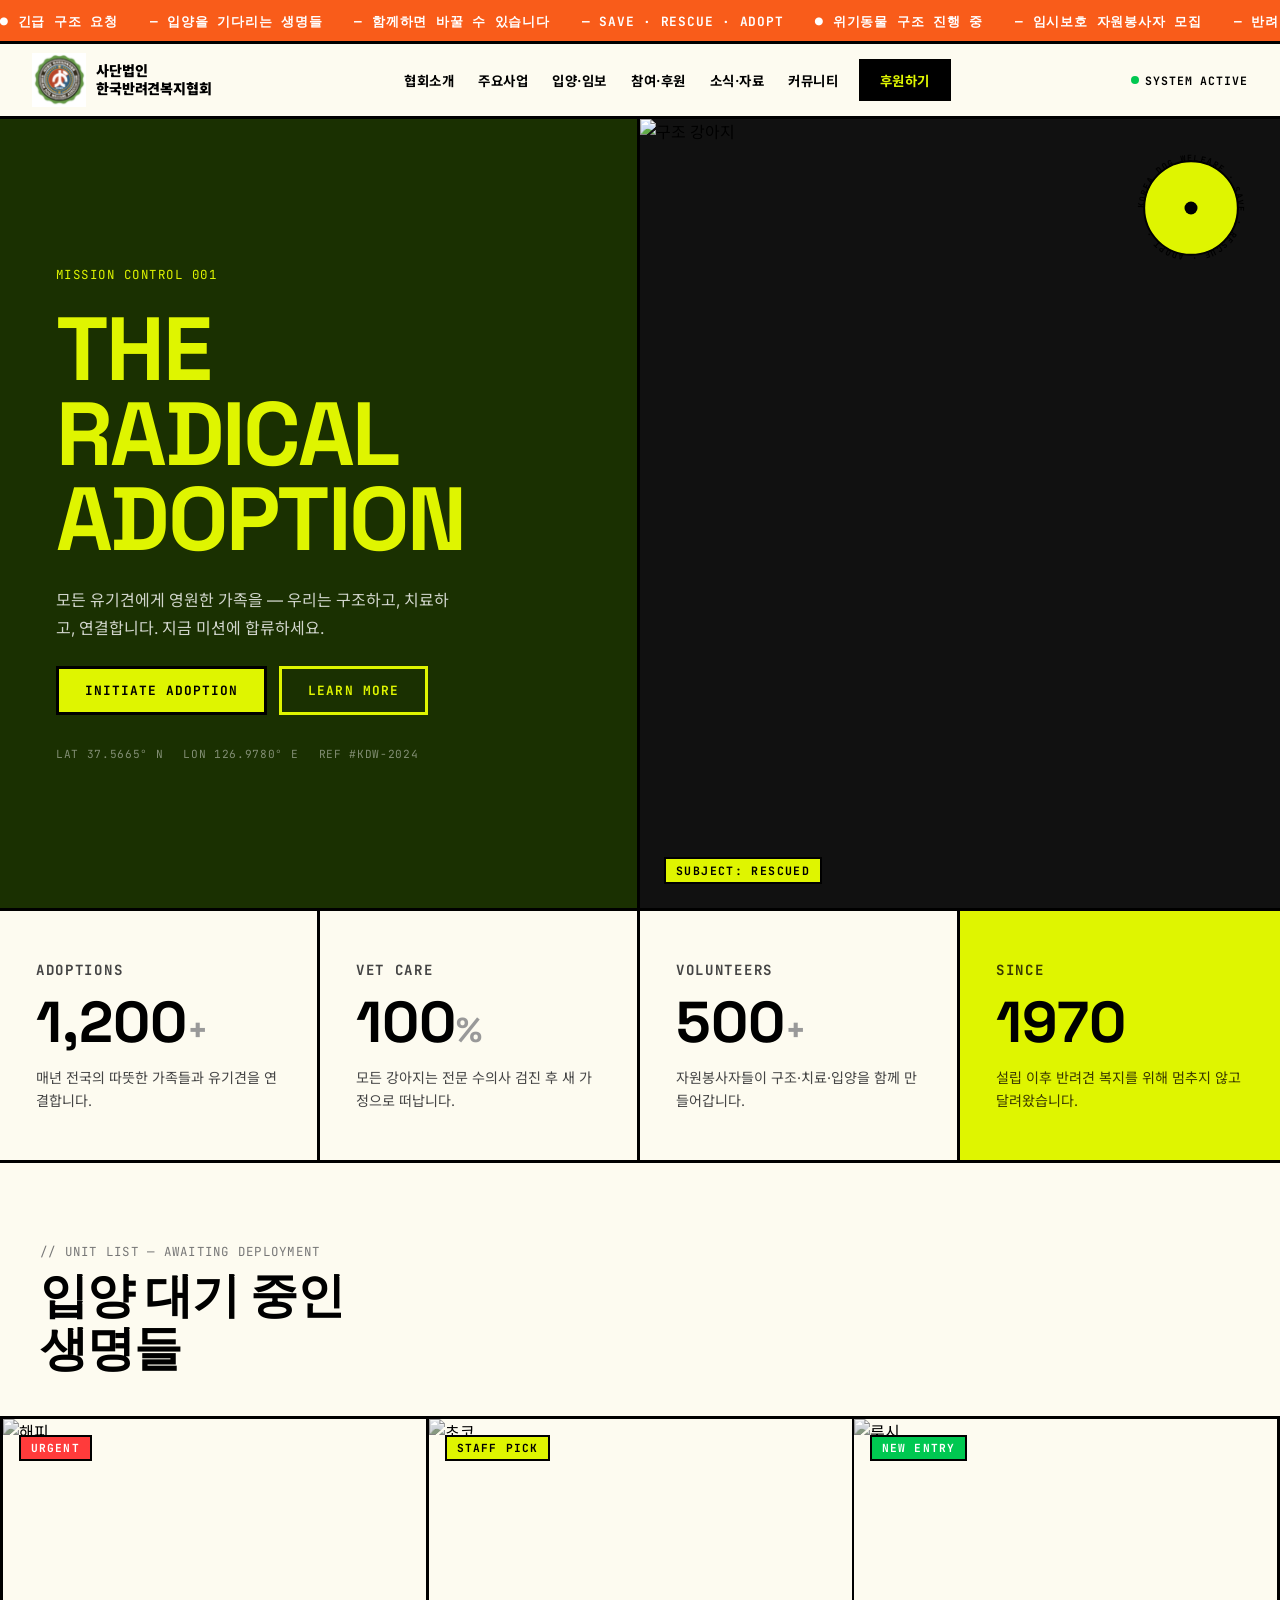
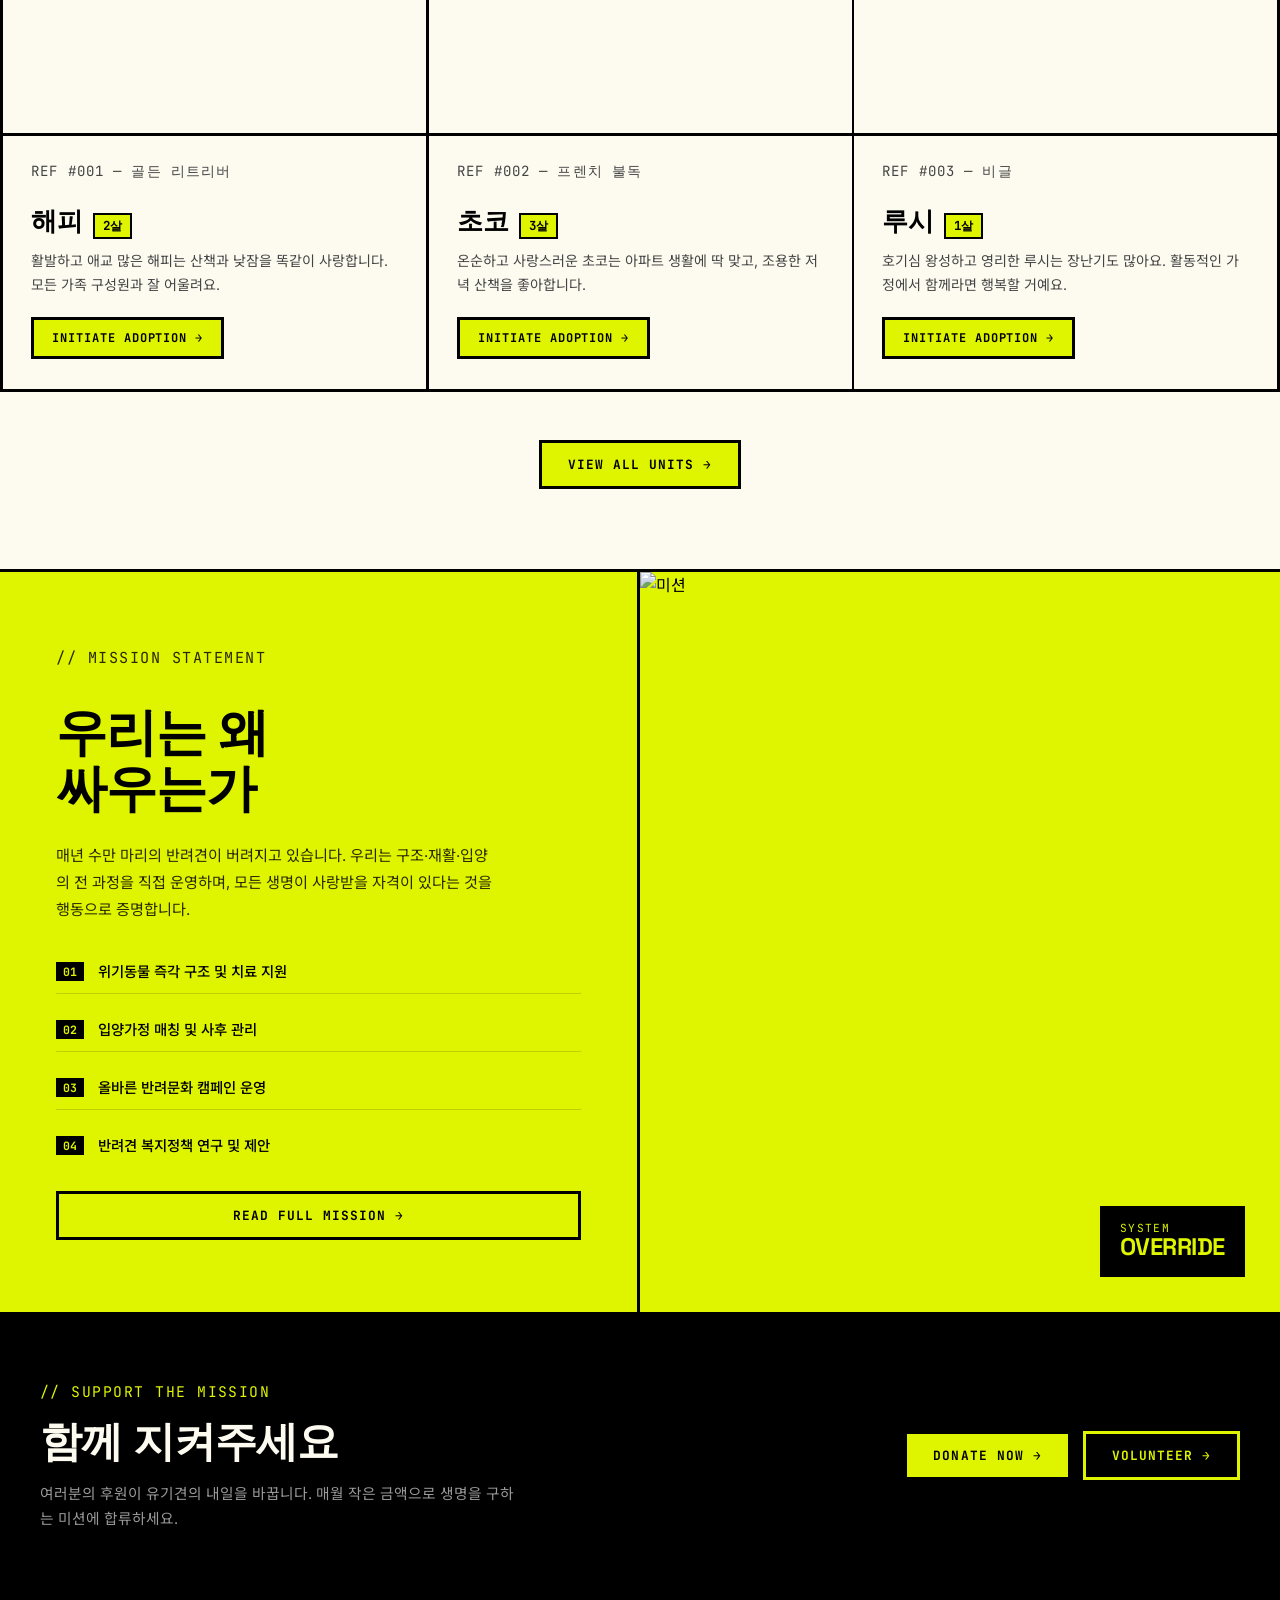
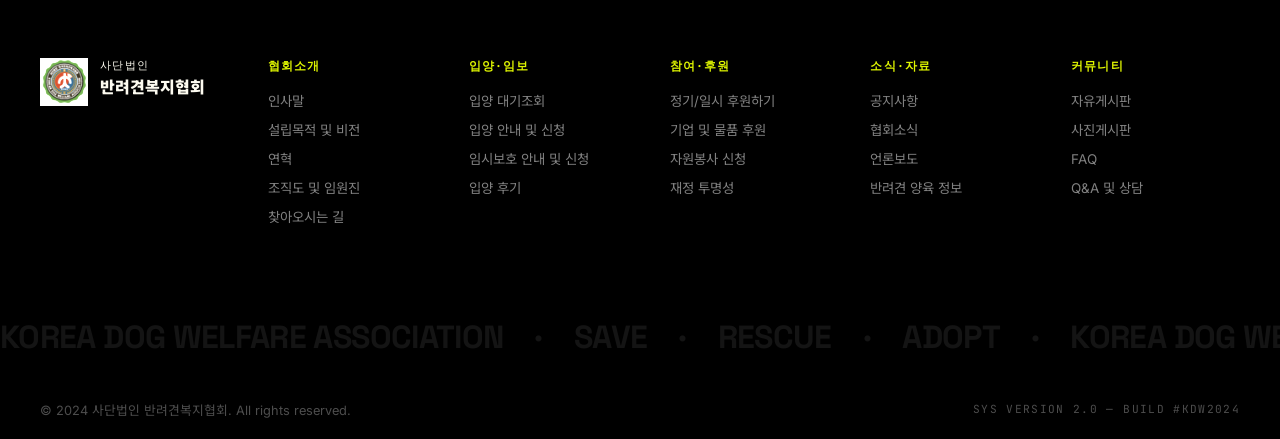
==== commit e3df123c: "Add 사진게시판 to 커뮤니티 submenu in nav and footer Co-Authored-By: Claude Sonnet 4.6 <noreply@anthropic.com" ====
--- a/index.html
+++ b/index.html
@@ -95,6 +95,7 @@
             <a href="/community">커뮤니티</a>
             <ul class="sub-menu2">
               <li><a href="/community/freeboard">자유게시판</a></li>
+              <li><a href="/community/photoboard">사진게시판</a></li>
               <li><a href="/community/faq">FAQ (자주 묻는 질문)</a></li>
               <li><a href="/community/qna">Q&amp;A 및 상담</a></li>
             </ul>
@@ -323,6 +324,7 @@
           <h5>커뮤니티</h5>
           <ul>
             <li><a href="/community/freeboard">자유게시판</a></li>
+            <li><a href="/community/photoboard">사진게시판</a></li>
             <li><a href="/community/faq">FAQ</a></li>
             <li><a href="/community/qna">Q&amp;A 및 상담</a></li>
           </ul>
